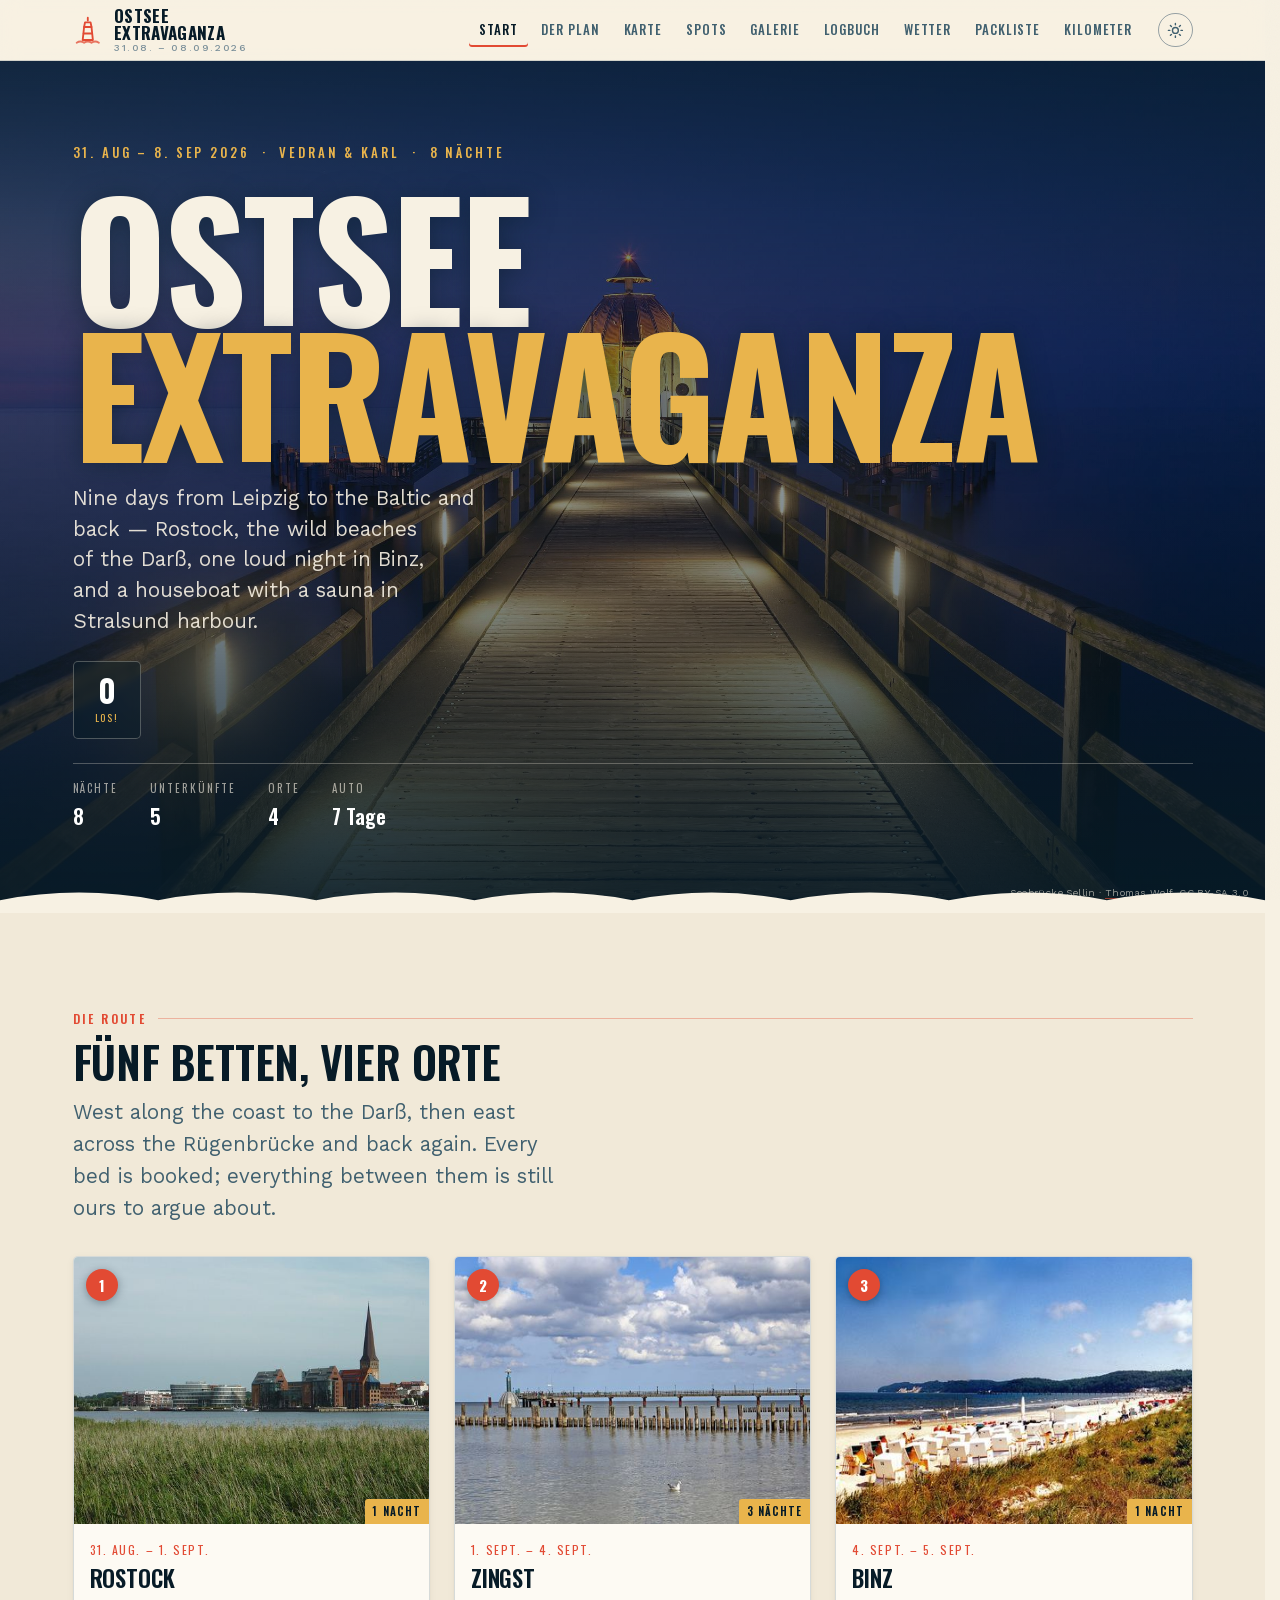
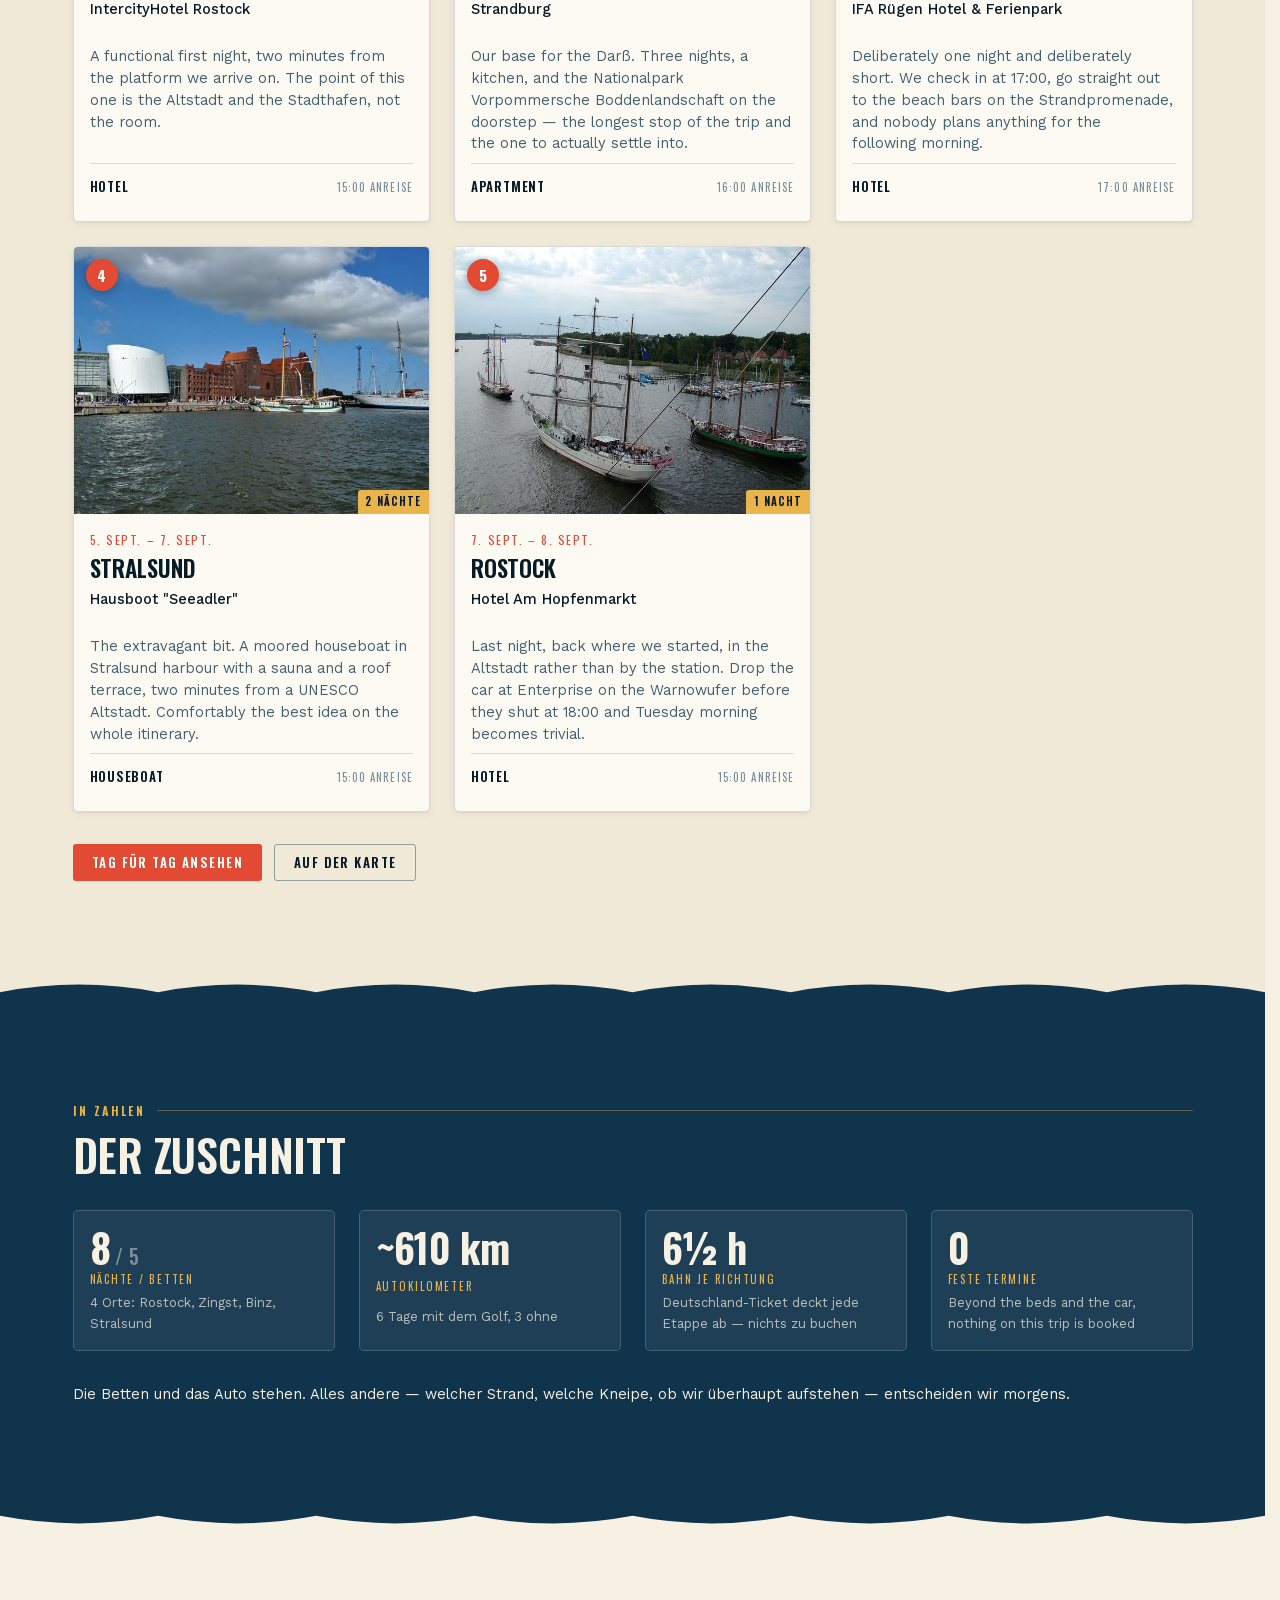
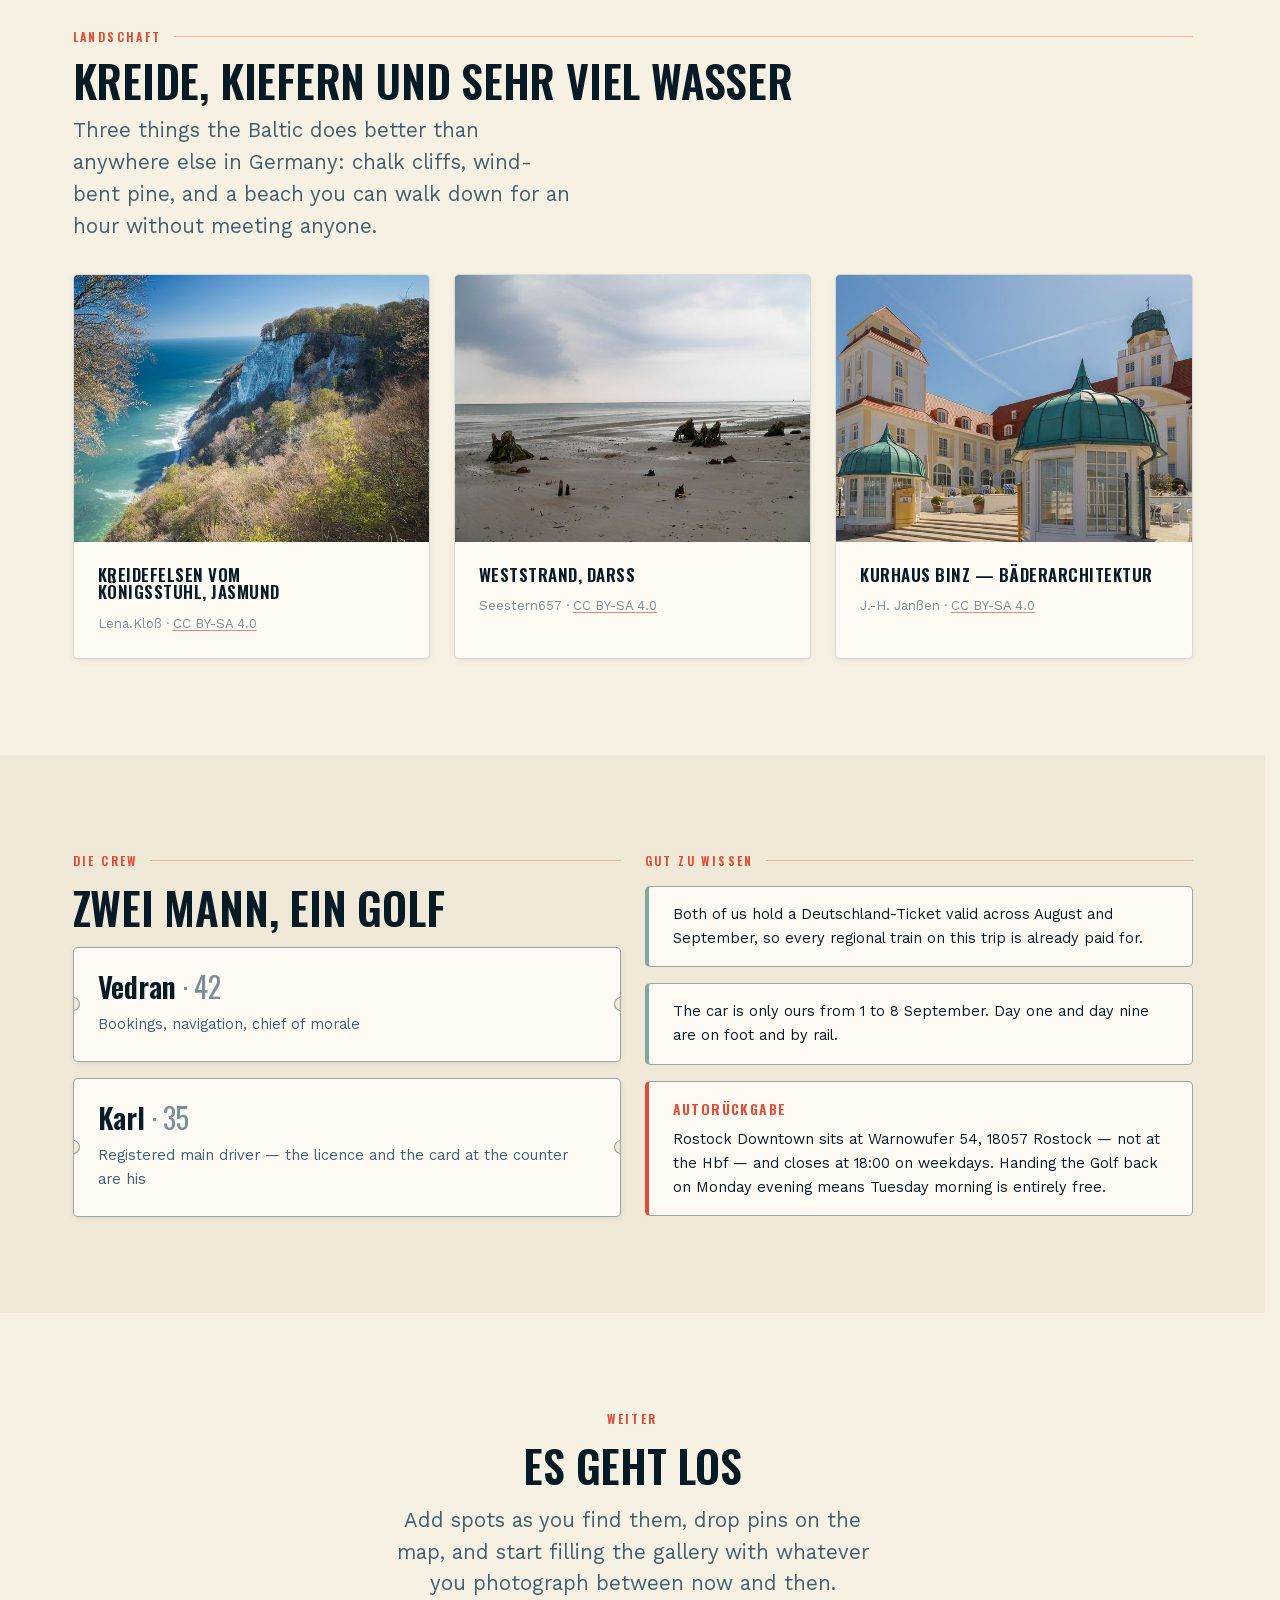
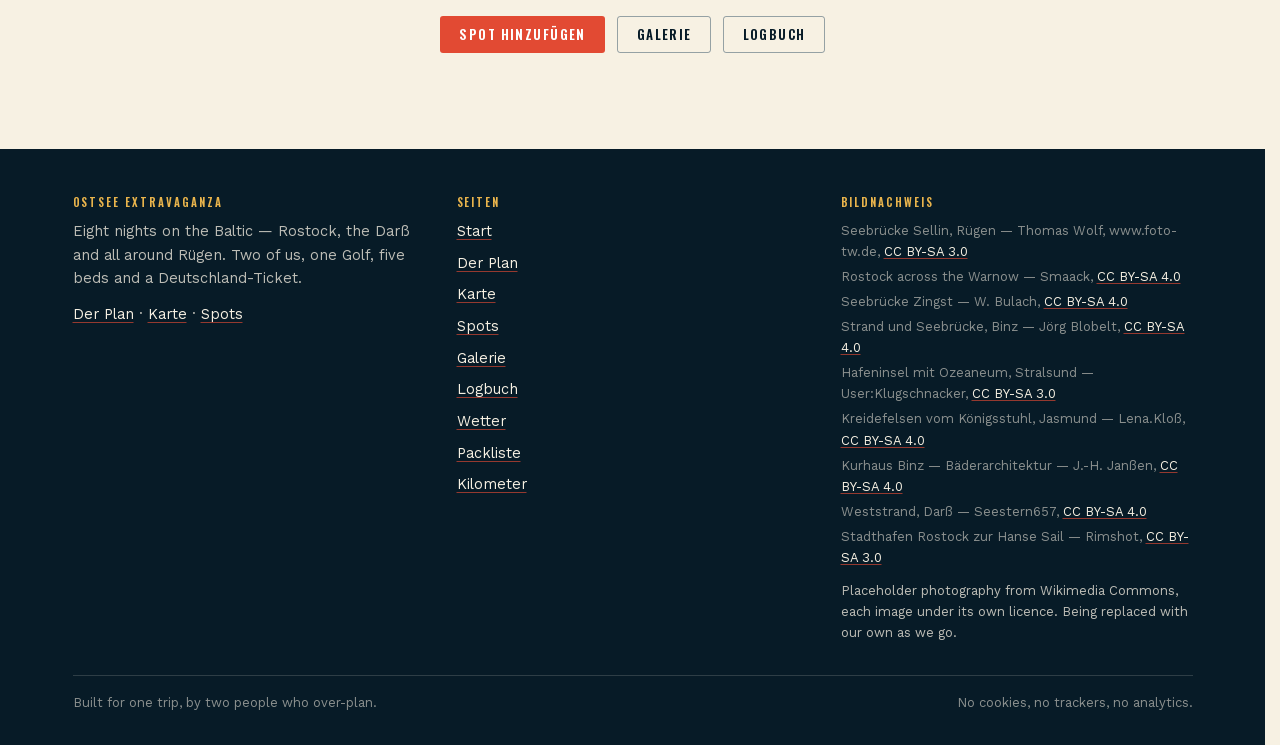
==== index.html @ 1d4a8ff0 "Ostsee Extravaganza — trip site for 31 Aug – 8 Sep 2026 Static site for one trip: Leipzig to the Bal" ====
<!DOCTYPE html>
<html lang="de">
<head>
<meta charset="utf-8">
<meta name="viewport" content="width=device-width, initial-scale=1">
<title>Ostsee Extravaganza — 31.08. – 08.09.2026</title>
<meta name="description" content="Eight nights on the Baltic: Rostock, Zingst and the Darß, Binz, Stralsund. Itinerary, costs, map and logbook for Vedran and Karl's September 2026 road trip.">
<meta name="theme-color" content="#10344c">
<meta name="color-scheme" content="light dark">
<link rel="icon" href="assets/img/motifs/favicon.svg" type="image/svg+xml">
<link rel="preload" href="assets/fonts/oswald-latin.woff2" as="font" type="font/woff2" crossorigin>
<link rel="preload" href="assets/fonts/worksans-latin.woff2" as="font" type="font/woff2" crossorigin>
<link rel="stylesheet" href="assets/css/site.css">
<meta property="og:title" content="Ostsee Extravaganza">
<meta property="og:description" content="Eight nights on the Baltic — Rostock, the Darß and all around Rügen.">
<meta property="og:type" content="website">
<meta property="og:image" content="assets/img/places/hero-sellin-sm.jpg">
</head>
<body>

<main id="main">

  <!-- ===================== HERO ===================== -->
  <section class="hero">
    <div class="hero__media">
      <img src="assets/img/places/hero-sellin.jpg"
           srcset="assets/img/places/hero-sellin-sm.jpg 1200w, assets/img/places/hero-sellin.jpg 2400w"
           sizes="100vw" alt="Seebrücke Sellin on Rügen at blue hour, the lit boardwalk leading out to the illuminated diving gondola." fetchpriority="high" width="2400" height="1574">
    </div>
    <div class="hero__scrim"></div>

    <div class="wrap hero__inner">
      <p class="hero__kicker">
        <span>31. Aug – 8. Sep 2026</span>
        <span aria-hidden="true">·</span>
        <span>Vedran &amp; Karl</span>
        <span aria-hidden="true">·</span>
        <span>8 Nächte</span>
      </p>

      <h1 class="poster-title hero__title">
        <span class="line-1">Ostsee</span>
        <span class="line-2">Extravaganza</span>
      </h1>

      <p class="hero__lede">
        Nine days from Leipzig to the Baltic and back — Rostock, the wild beaches of the
        Darß, one loud night in Binz, and a houseboat with a sauna in Stralsund harbour.
      </p>

      <div class="countdown" id="countdown" aria-label="Countdown bis zur Abfahrt"></div>

      <dl class="hero__meta" id="hero-meta"></dl>
    </div>

    <p class="hero__credit">
      Seebrücke Sellin ·
      <a href="https://commons.wikimedia.org/wiki/File:Seebr%C3%BCcke_Sellin_nord%C3%B6stlicher_Teil.jpg" rel="noopener">Thomas Wolf, CC BY-SA 3.0</a>
    </p>
  </section>

  <div class="wave-band wave-band--from-hero"></div>

  <noscript>
    <div class="wrap section section--tight">
      <div class="notice notice--warn">
        <div class="notice__title">JavaScript aus</div>
        <p>This site builds its pages from JSON files in the repo, so it needs JavaScript.
           The raw data is readable at <code>data/</code> if you would rather just look at that.</p>
      </div>
    </div>
  </noscript>


  <!-- ===================== ROUTE ===================== -->
  <section class="section section--alt" id="route">
    <div class="wrap">
      <div class="section-head">
        <p class="eyebrow">Die Route</p>
        <h2>Fünf Betten, vier Orte</h2>
        <p class="lede">West along the coast to the Darß, then east across the Rügenbrücke and
          back again. Every bed is booked; everything between them is still ours to argue about.</p>
      </div>

      <div class="grid grid--places" id="places"></div>

      <div class="cluster mt-6">
        <a class="btn" href="plan.html">Tag für Tag ansehen</a>
        <a class="btn btn--ghost" href="karte.html">Auf der Karte</a>
      </div>
    </div>
  </section>

  <div class="wave-band wave-band--to-navy"></div>

  <!-- ===================== NUMBERS ===================== -->
  <section class="section section--navy" id="zahlen">
    <div class="wrap">
      <div class="section-head">
        <p class="eyebrow">In Zahlen</p>
        <h2>Der Zuschnitt</h2>
      </div>
      <div class="grid grid--4" id="stats"></div>
      <p class="small mt-6" id="stats-note"></p>
    </div>
  </section>

  <div class="wave-band wave-band--from-navy"></div>

  <!-- ===================== LANDSCAPE ===================== -->
  <section class="section" id="landschaft">
    <div class="wrap">
      <div class="section-head">
        <p class="eyebrow">Landschaft</p>
        <h2>Kreide, Kiefern und sehr viel Wasser</h2>
        <p class="lede">Three things the Baltic does better than anywhere else in Germany:
          chalk cliffs, wind-bent pine, and a beach you can walk down for an hour without
          meeting anyone.</p>
      </div>
      <div class="grid grid--3" id="landscape"></div>
    </div>
  </section>

  <!-- ===================== CREW ===================== -->
  <section class="section section--alt" id="crew">
    <div class="wrap">
      <div class="grid grid--2" style="align-items:start">
        <div class="stack">
          <p class="eyebrow">Die Crew</p>
          <h2>Zwei Mann, ein Golf</h2>
          <div id="crew-list" class="stack mt-4"></div>
        </div>
        <div class="stack">
          <p class="eyebrow">Gut zu wissen</p>
          <div id="trip-notes" class="stack"></div>
        </div>
      </div>
    </div>
  </section>

  <!-- ===================== NEXT ===================== -->
  <section class="section">
    <div class="wrap wrap--narrow center stack">
      <p class="eyebrow eyebrow--plain" style="justify-content:center">Weiter</p>
      <h2 id="vorfreude-h">Vorfreude</h2>
      <p class="lede" style="margin-inline:auto">Add spots as you find them, drop pins on the map,
        and start filling the gallery with whatever you photograph between now and then.</p>
      <div class="cluster mt-4" style="justify-content:center">
        <a class="btn" href="spots.html">Spot hinzufügen</a>
        <a class="btn btn--ghost" href="galerie.html">Galerie</a>
        <a class="btn btn--ghost" href="logbuch.html">Logbuch</a>
      </div>
    </div>
  </section>

</main>

<script type="module" src="assets/js/home.js"></script>
</body>
</html>
---- assets/css/site.css ----
/* ============================================================================
   OSTSEE EXTRAVAGANZA — design system
   Maritime Retro: 1930s Ostseebad travel-poster identity, editorial interiors.
   No external requests. Light + dark. Mobile first.
   ========================================================================= */

/* --- 1. Fonts ------------------------------------------------------------ */

@font-face {
  font-family: 'Oswald';
  font-style: normal;
  font-weight: 400 700;
  font-display: swap;
  src: url('../fonts/oswald-latin.woff2') format('woff2');
  unicode-range: U+0000-00FF, U+0131, U+0152-0153, U+02BB-02BC, U+02C6, U+02DA,
    U+02DC, U+0304, U+0308, U+0329, U+2000-206F, U+20AC, U+2122, U+2191, U+2193,
    U+2212, U+2215, U+FEFF, U+FFFD;
}
@font-face {
  font-family: 'Oswald';
  font-style: normal;
  font-weight: 400 700;
  font-display: swap;
  src: url('../fonts/oswald-latin-ext.woff2') format('woff2');
  unicode-range: U+0100-02BA, U+02BD-02C5, U+02C7-02CC, U+02CE-02D7, U+02DD-02FF,
    U+1E00-1E9F, U+1EF2-1EFF, U+2020, U+20A0-20AB, U+2C60-2C7F, U+A720-A7FF;
}
@font-face {
  font-family: 'Work Sans';
  font-style: normal;
  font-weight: 400 600;
  font-display: swap;
  src: url('../fonts/worksans-latin.woff2') format('woff2');
  unicode-range: U+0000-00FF, U+0131, U+0152-0153, U+02BB-02BC, U+02C6, U+02DA,
    U+02DC, U+0304, U+0308, U+0329, U+2000-206F, U+20AC, U+2122, U+2191, U+2193,
    U+2212, U+2215, U+FEFF, U+FFFD;
}
@font-face {
  font-family: 'Work Sans';
  font-style: normal;
  font-weight: 400 600;
  font-display: swap;
  src: url('../fonts/worksans-latin-ext.woff2') format('woff2');
  unicode-range: U+0100-02BA, U+02BD-02C5, U+02C7-02CC, U+02CE-02D7, U+02DD-02FF,
    U+1E00-1E9F, U+1EF2-1EFF, U+2020, U+20A0-20AB, U+2C60-2C7F, U+A720-A7FF;
}
@font-face {
  font-family: 'Work Sans';
  font-style: italic;
  font-weight: 400 600;
  font-display: swap;
  src: url('../fonts/worksans-italic-latin.woff2') format('woff2');
  unicode-range: U+0000-00FF, U+2000-206F, U+20AC;
}

/* --- 2. Tokens ---------------------------------------------------------- */

:root {
  /* palette */
  --c-cream: #f7f1e3;
  --c-cream-hi: #fdfaf3;
  --c-sand: #e3d5b7;
  --c-sand-dp: #cdb994;
  --c-navy: #10344c;
  --c-navy-hi: #1a4a68;
  --c-ink: #071b27;
  --c-tomato: #e24a33;
  --c-tomato-dp: #bf3a26;
  --c-mustard: #e9b44c;
  --c-foam: #7fa99b;
  --c-foam-dp: #5b8577;

  /* semantic — light */
  --bg: var(--c-cream);
  --bg-alt: #f1e9d8;
  --surface: var(--c-cream-hi);
  --surface-2: #fffdf8;
  --on-dark: var(--c-cream);
  --text: var(--c-ink);
  --text-dim: #40606f;
  --text-faint: #7a8f99;
  --line: rgba(16, 52, 76, 0.16);
  --line-strong: rgba(16, 52, 76, 0.42);
  --accent: var(--c-tomato);
  --accent-ink: #fff;
  --shadow-sm: 0 1px 2px rgba(7, 27, 39, 0.06), 0 2px 8px rgba(7, 27, 39, 0.05);
  --shadow-md: 0 2px 4px rgba(7, 27, 39, 0.07), 0 12px 32px rgba(7, 27, 39, 0.1);
  --shadow-lg: 0 4px 8px rgba(7, 27, 39, 0.08), 0 24px 56px rgba(7, 27, 39, 0.16);

  /* type */
  --ff-display: 'Oswald', 'Arial Narrow', 'Helvetica Neue Condensed', Impact,
    system-ui, sans-serif;
  --ff-text: 'Work Sans', ui-sans-serif, system-ui, -apple-system, 'Segoe UI',
    Roboto, sans-serif;
  --ff-mono: ui-monospace, 'SF Mono', SFMono-Regular, Menlo, monospace;

  /* fluid scale */
  --fs-poster: clamp(3.2rem, 13vw, 10rem);
  --fs-d1: clamp(2.25rem, 6.2vw, 4.25rem);
  --fs-d2: clamp(1.75rem, 4.2vw, 2.75rem);
  --fs-d3: clamp(1.35rem, 2.6vw, 1.8rem);
  --fs-lede: clamp(1.06rem, 1.6vw, 1.28rem);
  --fs-body: 1rem;
  --fs-sm: 0.9125rem;
  --fs-xs: 0.8125rem;
  --fs-eyebrow: 0.75rem;

  /* space */
  --sp-1: 0.25rem;
  --sp-2: 0.5rem;
  --sp-3: 0.75rem;
  --sp-4: 1rem;
  --sp-5: 1.5rem;
  --sp-6: 2rem;
  --sp-7: 3rem;
  --sp-8: 4rem;
  --sp-9: 6rem;

  /* geometry */
  --r-sm: 3px;
  --r-md: 5px;
  --r-lg: 8px;
  --wrap: 74rem;
  --wrap-narrow: 46rem;
  --nav-h: 3.75rem;

  --ease: cubic-bezier(0.2, 0.7, 0.25, 1);
}

@media (prefers-color-scheme: dark) {
  :root {
    --bg: var(--c-ink);
    --bg-alt: #04121b;
    --surface: #0e2a3a;
    --surface-2: #133346;
    --text: #f2ead9;
    --text-dim: #a8bfc9;
    --text-faint: #6f8b98;
    --line: rgba(227, 213, 183, 0.16);
    --line-strong: rgba(227, 213, 183, 0.36);
    --accent: #f2603f;
    --shadow-sm: 0 1px 2px rgba(0, 0, 0, 0.4), 0 2px 8px rgba(0, 0, 0, 0.3);
    --shadow-md: 0 2px 4px rgba(0, 0, 0, 0.4), 0 12px 32px rgba(0, 0, 0, 0.45);
    --shadow-lg: 0 4px 8px rgba(0, 0, 0, 0.4), 0 24px 56px rgba(0, 0, 0, 0.55);
  }
}

/* the theme toggle stamps data-theme on <html> and must win both ways */
:root[data-theme='light'] {
  --bg: #f7f1e3;
  --bg-alt: #f1e9d8;
  --surface: #fdfaf3;
  --surface-2: #fffdf8;
  --text: #071b27;
  --text-dim: #40606f;
  --text-faint: #7a8f99;
  --line: rgba(16, 52, 76, 0.16);
  --line-strong: rgba(16, 52, 76, 0.42);
  --accent: #e24a33;
  --shadow-sm: 0 1px 2px rgba(7, 27, 39, 0.06), 0 2px 8px rgba(7, 27, 39, 0.05);
  --shadow-md: 0 2px 4px rgba(7, 27, 39, 0.07), 0 12px 32px rgba(7, 27, 39, 0.1);
  --shadow-lg: 0 4px 8px rgba(7, 27, 39, 0.08), 0 24px 56px rgba(7, 27, 39, 0.16);
}
:root[data-theme='dark'] {
  --bg: #071b27;
  --bg-alt: #04121b;
  --surface: #0e2a3a;
  --surface-2: #133346;
  --text: #f2ead9;
  --text-dim: #a8bfc9;
  --text-faint: #6f8b98;
  --line: rgba(227, 213, 183, 0.16);
  --line-strong: rgba(227, 213, 183, 0.36);
  --accent: #f2603f;
  --shadow-sm: 0 1px 2px rgba(0, 0, 0, 0.4), 0 2px 8px rgba(0, 0, 0, 0.3);
  --shadow-md: 0 2px 4px rgba(0, 0, 0, 0.4), 0 12px 32px rgba(0, 0, 0, 0.45);
  --shadow-lg: 0 4px 8px rgba(0, 0, 0, 0.4), 0 24px 56px rgba(0, 0, 0, 0.55);
}

/* --- 3. Base ------------------------------------------------------------ */

*,
*::before,
*::after {
  box-sizing: border-box;
}
* {
  margin: 0;
}

html {
  -webkit-text-size-adjust: 100%;
  scroll-behavior: smooth;
  scrollbar-gutter: stable;
}
@media (prefers-reduced-motion: reduce) {
  html {
    scroll-behavior: auto;
  }
  *,
  *::before,
  *::after {
    animation-duration: 0.001ms !important;
    animation-iteration-count: 1 !important;
    transition-duration: 0.001ms !important;
  }
}

body {
  background: var(--bg);
  color: var(--text);
  font-family: var(--ff-text);
  font-size: var(--fs-body);
  line-height: 1.62;
  font-synthesis-weight: none;
  -webkit-font-smoothing: antialiased;
  text-rendering: optimizeLegibility;
  overflow-x: hidden;
}

/* subtle paper grain, sits under everything */
body::before {
  content: '';
  position: fixed;
  inset: 0;
  z-index: 0;
  pointer-events: none;
  opacity: 0.032;
  mix-blend-mode: multiply;
  background-image: url("data:image/svg+xml,%3Csvg xmlns='http://www.w3.org/2000/svg' width='180' height='180'%3E%3Cfilter id='n'%3E%3CfeTurbulence type='fractalNoise' baseFrequency='0.85' numOctaves='3'/%3E%3C/filter%3E%3Crect width='180' height='180' filter='url(%23n)'/%3E%3C/svg%3E");
}
@media (prefers-color-scheme: dark) {
  body::before {
    mix-blend-mode: screen;
    opacity: 0.05;
  }
}
:root[data-theme='dark'] body::before {
  mix-blend-mode: screen;
  opacity: 0.05;
}
:root[data-theme='light'] body::before {
  mix-blend-mode: multiply;
  opacity: 0.032;
}

img,
picture,
svg,
video {
  display: block;
  max-width: 100%;
}
img,
video {
  height: auto;
}

a {
  color: inherit;
  text-decoration-color: color-mix(in srgb, var(--accent) 65%, transparent);
  text-decoration-thickness: 0.08em;
  text-underline-offset: 0.18em;
  transition: color 0.16s var(--ease);
}
a:hover {
  color: var(--accent);
}

:where(a, button, input, select, textarea, summary, [tabindex]):focus-visible {
  outline: 2.5px solid var(--accent);
  outline-offset: 2px;
  border-radius: 2px;
}

button,
input,
select,
textarea {
  font: inherit;
  color: inherit;
}

::selection {
  background: var(--c-mustard);
  color: var(--c-ink);
}

.visually-hidden {
  position: absolute !important;
  width: 1px;
  height: 1px;
  padding: 0;
  overflow: hidden;
  clip: rect(0 0 0 0);
  white-space: nowrap;
  border: 0;
}

.skip-link {
  position: absolute;
  left: -9999px;
  top: 0;
  z-index: 100;
  background: var(--c-tomato);
  color: #fff;
  padding: var(--sp-3) var(--sp-5);
  font-family: var(--ff-display);
  text-transform: uppercase;
  letter-spacing: 0.06em;
}
.skip-link:focus {
  left: var(--sp-4);
  top: var(--sp-4);
  color: #fff;
}

/* --- 4. Typography ------------------------------------------------------ */

.display,
h1,
h2,
h3,
h4 {
  font-family: var(--ff-display);
  font-weight: 600;
  line-height: 1.02;
  letter-spacing: -0.005em;
  text-wrap: balance;
}

.poster-title {
  font-family: var(--ff-display);
  font-weight: 700;
  font-size: var(--fs-poster);
  line-height: 0.85;
  letter-spacing: -0.018em;
  text-transform: uppercase;
}
.poster-title > span {
  display: block;
}

h1,
.h1 {
  font-size: var(--fs-d1);
  text-transform: uppercase;
  letter-spacing: -0.01em;
}
h2,
.h2 {
  font-size: var(--fs-d2);
  text-transform: uppercase;
}
h3,
.h3 {
  font-size: var(--fs-d3);
}
h4,
.h4 {
  font-size: 1.0625rem;
  text-transform: uppercase;
  letter-spacing: 0.03em;
}

.eyebrow {
  display: flex;
  align-items: center;
  gap: var(--sp-3);
  font-family: var(--ff-display);
  font-size: var(--fs-eyebrow);
  font-weight: 600;
  text-transform: uppercase;
  letter-spacing: 0.2em;
  color: var(--accent);
}
.eyebrow::after {
  content: '';
  flex: 1;
  height: 1px;
  background: currentColor;
  opacity: 0.35;
}
.eyebrow--plain::after {
  display: none;
}

.lede {
  font-size: var(--fs-lede);
  line-height: 1.55;
  color: var(--text-dim);
  max-width: 42ch;
  text-wrap: pretty;
}

p {
  text-wrap: pretty;
}
p + p {
  margin-top: var(--sp-4);
}

.prose {
  max-width: 62ch;
}
.prose > * + * {
  margin-top: var(--sp-4);
}

.num {
  font-variant-numeric: tabular-nums;
  font-feature-settings: 'tnum' 1;
}

.tag {
  display: inline-block;
  font-family: var(--ff-display);
  font-size: 0.6875rem;
  font-weight: 600;
  text-transform: uppercase;
  letter-spacing: 0.13em;
  padding: 0.25em 0.6em 0.2em;
  border: 1px solid var(--line-strong);
  border-radius: 999px;
  color: var(--text-dim);
  white-space: nowrap;
}
.tag--accent {
  background: var(--c-tomato);
  border-color: var(--c-tomato);
  color: #fff;
}
.tag--mustard {
  background: var(--c-mustard);
  border-color: var(--c-mustard);
  color: var(--c-ink);
}
.tag--foam {
  background: var(--c-foam);
  border-color: var(--c-foam);
  color: var(--c-ink);
}
.tag--ghost {
  border-style: dashed;
}

/* --- 5. Layout --------------------------------------------------------- */

.wrap {
  width: 100%;
  max-width: var(--wrap);
  margin-inline: auto;
  padding-inline: var(--sp-5);
}
@media (min-width: 40em) {
  .wrap {
    padding-inline: var(--sp-6);
  }
}
.wrap--narrow {
  max-width: var(--wrap-narrow);
}

.section {
  position: relative;
  z-index: 1;
  padding-block: var(--sp-8);
}
@media (min-width: 48em) {
  .section {
    padding-block: var(--sp-9);
  }
}
.section--tight {
  padding-block: var(--sp-7);
}
.section--alt {
  background: var(--bg-alt);
}
.section--navy {
  background: var(--c-navy);
  color: var(--on-dark);
}
.section--navy .lede,
.section--navy .tag {
  color: color-mix(in srgb, var(--c-cream) 78%, transparent);
}
.section--navy .tag {
  border-color: rgba(247, 241, 227, 0.35);
}
.section--navy .eyebrow {
  color: var(--c-mustard);
}

.section-head {
  margin-bottom: var(--sp-6);
}
.section-head > * + * {
  margin-top: var(--sp-3);
}

.stack > * + * {
  margin-top: var(--sp-4);
}
.stack-lg > * + * {
  margin-top: var(--sp-6);
}

.grid {
  display: grid;
  gap: var(--sp-5);
}
.grid--2 {
  grid-template-columns: repeat(auto-fit, minmax(min(100%, 20rem), 1fr));
}
.grid--3 {
  grid-template-columns: repeat(auto-fit, minmax(min(100%, 15rem), 1fr));
}
.grid--4 {
  grid-template-columns: repeat(auto-fit, minmax(min(100%, 11rem), 1fr));
}
/* the five stays: explicit columns so the set lands 3 + 2 rather than 4 + 1 */
.grid--places {
  grid-template-columns: 1fr;
}
@media (min-width: 40em) {
  .grid--places {
    grid-template-columns: repeat(2, 1fr);
  }
}
@media (min-width: 64em) {
  .grid--places {
    grid-template-columns: repeat(3, 1fr);
  }
}

.cluster {
  display: flex;
  flex-wrap: wrap;
  gap: var(--sp-3);
  align-items: center;
}

/* --- 6. Motifs --------------------------------------------------------- */

/* Scalloped wave divider.
   Convention: a band is filled with the colour of the section it BELONGS to, and
   sits on the colour of the section it points into.
     --to-*    scallops point UP, band belongs to the section below
     --from-*  scallops point DOWN, band belongs to the section above          */
:root {
  --wave-h: clamp(14px, 2.4vw, 28px);
}

.wave {
  display: block;
  width: 100%;
  height: var(--wave-h);
  fill: currentColor;
}

.wave-band {
  position: relative;
  z-index: 2;
  line-height: 0;
  color: var(--c-navy);
  background: var(--bg);
}

/* entering a navy section from a lighter one: navy bulges upward */
.wave-band--to-navy {
  color: var(--c-navy);
  background: var(--bg-alt);
}
.wave-band--to-navy .wave {
  transform: scaleY(-1);
}

/* leaving a navy section: navy scallops hang down into the page */
.wave-band--from-navy {
  color: var(--c-navy);
  background: var(--bg);
}

/* leaving the photographic hero: the page colour bites up into the image */
.wave-band--from-hero {
  color: var(--bg);
  background: transparent;
  margin-top: calc(-1 * var(--wave-h));
}
.wave-band--from-hero .wave {
  transform: scaleY(-1);
}

/* leaving a tinted (--alt) section into the plain page background */
.wave-band--from-alt {
  color: var(--bg-alt);
  background: var(--bg);
}

/* thin double rule, poster style */
.rule {
  border: 0;
  height: 4px;
  border-top: 1px solid var(--line-strong);
  border-bottom: 1px solid var(--line-strong);
  background: transparent;
}

/* dashed route line with a bead at each end */
.routeline {
  display: flex;
  align-items: center;
  gap: var(--sp-2);
  color: var(--accent);
}
.routeline::before,
.routeline::after {
  content: '';
  width: 7px;
  height: 7px;
  border: 2px solid currentColor;
  border-radius: 50%;
  flex: none;
}
.routeline > span {
  flex: 1;
  height: 0;
  border-top: 2px dashed currentColor;
  opacity: 0.7;
}

/* --- 7. Header / nav --------------------------------------------------- */

.site-header {
  position: sticky;
  top: 0;
  z-index: 40;
  background: color-mix(in srgb, var(--bg) 88%, transparent);
  backdrop-filter: saturate(140%) blur(10px);
  border-bottom: 1px solid var(--line);
}
.site-header__bar {
  display: flex;
  align-items: center;
  gap: var(--sp-4);
  min-height: var(--nav-h);
}

.brand {
  display: inline-flex;
  align-items: center;
  gap: var(--sp-3);
  font-family: var(--ff-display);
  font-weight: 700;
  font-size: 1.0625rem;
  text-transform: uppercase;
  letter-spacing: 0.02em;
  text-decoration: none;
  line-height: 1;
  flex: none;
}
.brand:hover {
  color: inherit;
}
.brand__mark {
  width: 1.85rem;
  height: 1.85rem;
  flex: none;
  color: var(--c-tomato);
}
.brand__text small {
  display: block;
  font-family: var(--ff-text);
  font-size: 0.625rem;
  font-weight: 500;
  letter-spacing: 0.16em;
  color: var(--text-faint);
  text-transform: uppercase;
  margin-top: 2px;
}

.nav-toggle {
  margin-left: auto;
  display: inline-flex;
  align-items: center;
  gap: var(--sp-2);
  background: none;
  border: 1px solid var(--line-strong);
  border-radius: var(--r-sm);
  padding: 0.45rem 0.7rem;
  font-family: var(--ff-display);
  font-size: 0.75rem;
  text-transform: uppercase;
  letter-spacing: 0.12em;
  cursor: pointer;
}
@media (min-width: 62em) {
  .nav-toggle {
    display: none;
  }
}

.nav {
  margin-left: auto;
}
.nav__list {
  list-style: none;
  padding: 0;
  margin: 0;
  display: flex;
  gap: var(--sp-1);
}
.nav__link {
  display: block;
  padding: 0.4rem 0.62rem;
  font-family: var(--ff-display);
  font-size: 0.8125rem;
  font-weight: 500;
  text-transform: uppercase;
  letter-spacing: 0.07em;
  text-decoration: none;
  border-radius: var(--r-sm);
  color: var(--text-dim);
  white-space: nowrap;
}
.nav__link:hover {
  color: var(--text);
  background: color-mix(in srgb, var(--c-sand) 40%, transparent);
}
.nav__link[aria-current='page'] {
  color: var(--text);
  box-shadow: inset 0 -2px 0 var(--c-tomato);
}

@media (max-width: 61.99em) {
  .nav {
    position: absolute;
    left: 0;
    right: 0;
    top: 100%;
    background: var(--surface);
    border-bottom: 1px solid var(--line);
    box-shadow: var(--shadow-md);
    display: none;
    padding: var(--sp-3) var(--sp-5) var(--sp-5);
  }
  .nav[data-open='true'] {
    display: block;
  }
  .nav__list {
    flex-direction: column;
    gap: 0;
  }
  .nav__link {
    padding: 0.7rem 0.5rem;
    font-size: 1rem;
    border-bottom: 1px solid var(--line);
    border-radius: 0;
  }
  .nav__link[aria-current='page'] {
    box-shadow: inset 3px 0 0 var(--c-tomato);
  }
}

.theme-toggle {
  flex: none;
  width: 2.15rem;
  height: 2.15rem;
  display: grid;
  place-items: center;
  background: none;
  border: 1px solid var(--line-strong);
  border-radius: 50%;
  cursor: pointer;
  color: var(--text-dim);
}
.theme-toggle:hover {
  color: var(--text);
  border-color: var(--line-strong);
}
.theme-toggle svg {
  width: 1.05rem;
  height: 1.05rem;
}
.theme-toggle .icon-moon {
  display: none;
}
@media (prefers-color-scheme: dark) {
  .theme-toggle .icon-sun {
    display: none;
  }
  .theme-toggle .icon-moon {
    display: block;
  }
}
:root[data-theme='dark'] .theme-toggle .icon-sun {
  display: none;
}
:root[data-theme='dark'] .theme-toggle .icon-moon {
  display: block;
}
:root[data-theme='light'] .theme-toggle .icon-sun {
  display: block;
}
:root[data-theme='light'] .theme-toggle .icon-moon {
  display: none;
}

/* --- 8. Hero ----------------------------------------------------------- */

.hero {
  position: relative;
  z-index: 1;
  isolation: isolate;
  background: var(--c-navy);
  color: var(--c-cream);
  overflow: hidden;
}
.hero__media {
  position: absolute;
  inset: 0;
  z-index: -2;
}
.hero__media img {
  width: 100%;
  height: 100%;
  object-fit: cover;
  object-position: center 58%;
}
.hero__scrim {
  position: absolute;
  inset: 0;
  z-index: -1;
  background: linear-gradient(
      180deg,
      rgba(7, 27, 39, 0.78) 0%,
      rgba(7, 27, 39, 0.42) 34%,
      rgba(7, 27, 39, 0.55) 68%,
      rgba(7, 27, 39, 0.9) 100%
    ),
    radial-gradient(120% 80% at 50% 40%, transparent 30%, rgba(7, 27, 39, 0.5) 100%);
}
.hero__inner {
  position: relative;
  padding-block: clamp(var(--sp-7), 9vh, 6.5rem);
  display: grid;
  gap: var(--sp-5);
}
.hero__kicker {
  display: flex;
  flex-wrap: wrap;
  align-items: center;
  gap: var(--sp-3);
  font-family: var(--ff-display);
  font-size: 0.8125rem;
  font-weight: 500;
  text-transform: uppercase;
  letter-spacing: 0.22em;
  color: var(--c-mustard);
}
.hero__title {
  color: #fff;
  text-shadow: 0 2px 24px rgba(7, 27, 39, 0.5);
}
.hero__title .line-1 {
  color: var(--c-cream);
}
.hero__title .line-2 {
  color: var(--c-mustard);
  -webkit-text-stroke: 0;
}
.hero__lede {
  max-width: 34ch;
  color: color-mix(in srgb, var(--c-cream) 90%, transparent);
  font-size: var(--fs-lede);
  line-height: 1.5;
}
.hero__meta {
  display: flex;
  flex-wrap: wrap;
  gap: var(--sp-3) var(--sp-6);
  padding-top: var(--sp-4);
  border-top: 1px solid rgba(247, 241, 227, 0.28);
}
.hero__metaitem {
  display: grid;
  gap: 2px;
}
.hero__metaitem dt {
  font-family: var(--ff-display);
  font-size: 0.6875rem;
  text-transform: uppercase;
  letter-spacing: 0.18em;
  color: color-mix(in srgb, var(--c-cream) 62%, transparent);
}
.hero__metaitem dd {
  font-family: var(--ff-display);
  font-size: 1.25rem;
  font-weight: 600;
  color: #fff;
  font-variant-numeric: tabular-nums;
}
.hero__credit {
  position: absolute;
  right: var(--sp-4);
  bottom: var(--sp-3);
  z-index: 2;
  font-size: 0.625rem;
  letter-spacing: 0.04em;
  color: rgba(247, 241, 227, 0.6);
  text-align: right;
  max-width: 60vw;
}
.hero__credit a {
  color: inherit;
}

/* countdown */
.countdown {
  display: flex;
  gap: var(--sp-3);
  flex-wrap: wrap;
}
.countdown__cell {
  min-width: 4.25rem;
  padding: var(--sp-3) var(--sp-4);
  background: rgba(7, 27, 39, 0.45);
  border: 1px solid rgba(247, 241, 227, 0.28);
  border-radius: var(--r-md);
  text-align: center;
  backdrop-filter: blur(4px);
}
.countdown__num {
  display: block;
  font-family: var(--ff-display);
  font-weight: 700;
  font-size: 2rem;
  line-height: 1;
  color: #fff;
  font-variant-numeric: tabular-nums;
}
.countdown__lab {
  display: block;
  font-family: var(--ff-display);
  font-size: 0.625rem;
  text-transform: uppercase;
  letter-spacing: 0.16em;
  color: var(--c-mustard);
  margin-top: 4px;
}

/* --- 9. Cards ---------------------------------------------------------- */

.card {
  position: relative;
  background: var(--surface);
  border: 1px solid var(--line);
  border-radius: var(--r-md);
  box-shadow: var(--shadow-sm);
}
.card__body {
  padding: var(--sp-5);
}
.card--flush .card__body {
  padding: var(--sp-4);
}

/* place card — poster panel with photo */
.place {
  display: flex;
  flex-direction: column;
  overflow: hidden;
  background: var(--surface);
  border: 1px solid var(--line);
  border-radius: var(--r-md);
  box-shadow: var(--shadow-sm);
  text-decoration: none;
  color: inherit;
  transition: transform 0.28s var(--ease), box-shadow 0.28s var(--ease);
}
.place:hover,
.place:focus-visible {
  color: inherit;
  transform: translateY(-3px);
  box-shadow: var(--shadow-md);
}
.place__media {
  position: relative;
  aspect-ratio: 4 / 3;
  overflow: hidden;
  background: var(--c-navy);
}
.place__media img {
  width: 100%;
  height: 100%;
  object-fit: cover;
  transition: transform 0.5s var(--ease);
}
.place:hover .place__media img {
  transform: scale(1.04);
}
.place__seq {
  position: absolute;
  top: var(--sp-3);
  left: var(--sp-3);
  z-index: 2;
  width: 2rem;
  height: 2rem;
  display: grid;
  place-items: center;
  background: var(--c-tomato);
  color: #fff;
  border-radius: 50%;
  font-family: var(--ff-display);
  font-weight: 700;
  font-size: 0.9375rem;
  line-height: 1;
  box-shadow: 0 2px 8px rgba(7, 27, 39, 0.35);
}
.place__nights {
  position: absolute;
  bottom: 0;
  right: 0;
  z-index: 2;
  background: var(--c-mustard);
  color: var(--c-ink);
  font-family: var(--ff-display);
  font-size: 0.6875rem;
  font-weight: 600;
  text-transform: uppercase;
  letter-spacing: 0.1em;
  padding: 0.3em 0.7em;
  border-top-left-radius: var(--r-sm);
}
.place__body {
  padding: var(--sp-4) var(--sp-4) var(--sp-5);
  display: flex;
  flex-direction: column;
  gap: var(--sp-2);
  flex: 1;
}
.place__town {
  font-family: var(--ff-display);
  font-size: 1.4375rem;
  font-weight: 600;
  text-transform: uppercase;
  line-height: 1;
  letter-spacing: -0.005em;
}
.place__dates {
  font-family: var(--ff-display);
  font-size: 0.75rem;
  text-transform: uppercase;
  letter-spacing: 0.13em;
  color: var(--accent);
}
.place__name {
  font-size: var(--fs-sm);
  font-weight: 500;
}
.place__blurb {
  font-size: var(--fs-sm);
  color: var(--text-dim);
  line-height: 1.5;
}
.place__foot {
  margin-top: auto;
  padding-top: var(--sp-3);
  border-top: 1px solid var(--line);
  display: flex;
  justify-content: space-between;
  align-items: baseline;
  gap: var(--sp-3);
  font-family: var(--ff-display);
  font-size: 0.8125rem;
  text-transform: uppercase;
  letter-spacing: 0.06em;
}
.place__price {
  font-weight: 600;
  font-variant-numeric: tabular-nums;
}
.place__per {
  color: var(--text-faint);
  font-size: 0.6875rem;
  letter-spacing: 0.1em;
}

/* ticket-stub card, for bookings and transport */
.ticket {
  position: relative;
  background: var(--surface);
  border: 1px solid var(--line-strong);
  border-radius: var(--r-md);
  padding: var(--sp-5);
  box-shadow: var(--shadow-sm);
  overflow: hidden;
}
.ticket::before,
.ticket::after {
  content: '';
  position: absolute;
  width: 14px;
  height: 14px;
  background: var(--bg);
  border: 1px solid var(--line-strong);
  border-radius: 50%;
}
.ticket::before {
  left: -8px;
  top: 50%;
  transform: translateY(-50%);
}
.ticket::after {
  right: -8px;
  top: 50%;
  transform: translateY(-50%);
}
.ticket--alt::before,
.ticket--alt::after {
  background: var(--bg-alt);
}

/* stat tile */
.stat {
  padding: var(--sp-4);
  background: var(--surface);
  border: 1px solid var(--line);
  border-radius: var(--r-md);
  display: grid;
  gap: var(--sp-1);
}
.stat--bare {
  background: none;
  border: 0;
  padding: 0;
}
.stat__val {
  font-family: var(--ff-display);
  font-weight: 700;
  font-size: clamp(1.75rem, 4vw, 2.5rem);
  line-height: 1;
  font-variant-numeric: tabular-nums;
  letter-spacing: -0.015em;
}
.stat__val small {
  font-size: 0.5em;
  font-weight: 500;
  color: var(--text-faint);
  letter-spacing: 0.02em;
}
.stat__lab {
  font-family: var(--ff-display);
  font-size: 0.6875rem;
  text-transform: uppercase;
  letter-spacing: 0.16em;
  color: var(--text-faint);
}
.stat__note {
  font-size: var(--fs-xs);
  color: var(--text-dim);
}
.section--navy .stat {
  background: rgba(247, 241, 227, 0.06);
  border-color: rgba(247, 241, 227, 0.18);
}
.section--navy .stat__lab {
  color: var(--c-mustard);
}
.section--navy .stat__note {
  color: rgba(247, 241, 227, 0.72);
}

/* --- 10. Notices ------------------------------------------------------- */

.notice {
  display: grid;
  gap: var(--sp-2);
  padding: var(--sp-4) var(--sp-5);
  border-radius: var(--r-md);
  border: 1px solid var(--line-strong);
  border-left-width: 4px;
  background: var(--surface);
  font-size: var(--fs-sm);
}
.notice__title {
  font-family: var(--ff-display);
  font-size: 0.875rem;
  font-weight: 600;
  text-transform: uppercase;
  letter-spacing: 0.1em;
}
.notice--warn {
  border-left-color: var(--c-tomato);
}
.notice--warn .notice__title {
  color: var(--c-tomato);
}
.notice--info {
  border-left-color: var(--c-foam);
}
.notice--info .notice__title {
  color: var(--c-foam-dp);
}
.notice--soon {
  border-left-color: var(--c-mustard);
}
.notice--soon .notice__title {
  color: #a97b12;
}
@media (prefers-color-scheme: dark) {
  .notice--info .notice__title {
    color: var(--c-foam);
  }
  .notice--soon .notice__title {
    color: var(--c-mustard);
  }
}
:root[data-theme='dark'] .notice--info .notice__title {
  color: var(--c-foam);
}
:root[data-theme='dark'] .notice--soon .notice__title {
  color: var(--c-mustard);
}

/* deadline strip */
.deadline {
  display: flex;
  flex-wrap: wrap;
  align-items: center;
  gap: var(--sp-3) var(--sp-5);
  padding: var(--sp-4) var(--sp-5);
  background: var(--c-mustard);
  color: var(--c-ink);
  border-radius: var(--r-md);
}
.deadline--urgent {
  background: var(--c-tomato);
  color: #fff;
}
.deadline__label {
  font-family: var(--ff-display);
  font-size: 0.6875rem;
  text-transform: uppercase;
  letter-spacing: 0.18em;
  opacity: 0.8;
}
.deadline__main {
  font-family: var(--ff-display);
  font-size: 1.0625rem;
  font-weight: 600;
}
.deadline__days {
  margin-left: auto;
  font-family: var(--ff-display);
  font-weight: 700;
  font-size: 1.5rem;
  font-variant-numeric: tabular-nums;
  white-space: nowrap;
}
.deadline__days small {
  font-size: 0.5em;
  font-weight: 500;
  letter-spacing: 0.12em;
  text-transform: uppercase;
}

/* --- 11. Buttons ------------------------------------------------------- */

.btn {
  display: inline-flex;
  align-items: center;
  justify-content: center;
  gap: var(--sp-2);
  padding: 0.68rem 1.15rem;
  font-family: var(--ff-display);
  font-size: 0.8125rem;
  font-weight: 600;
  text-transform: uppercase;
  letter-spacing: 0.11em;
  line-height: 1;
  text-decoration: none;
  cursor: pointer;
  border: 1px solid transparent;
  border-radius: var(--r-sm);
  background: var(--c-tomato);
  color: #fff;
  transition: transform 0.14s var(--ease), background 0.14s var(--ease),
    box-shadow 0.14s var(--ease);
}
.btn:hover {
  background: var(--c-tomato-dp);
  color: #fff;
  transform: translateY(-1px);
  box-shadow: var(--shadow-sm);
}
.btn:active {
  transform: none;
}
.btn--ghost {
  background: transparent;
  color: inherit;
  border-color: var(--line-strong);
}
.btn--ghost:hover {
  background: color-mix(in srgb, var(--c-sand) 42%, transparent);
  color: inherit;
}
.btn--on-dark {
  background: transparent;
  border-color: rgba(247, 241, 227, 0.5);
  color: var(--c-cream);
}
.btn--on-dark:hover {
  background: rgba(247, 241, 227, 0.14);
  color: #fff;
}
.btn--sm {
  padding: 0.45rem 0.8rem;
  font-size: 0.6875rem;
}

/* --- 12. Tables -------------------------------------------------------- */

.table-scroll {
  overflow-x: auto;
  -webkit-overflow-scrolling: touch;
  border: 1px solid var(--line);
  border-radius: var(--r-md);
  background: var(--surface);
}
table.data {
  width: 100%;
  border-collapse: collapse;
  font-size: var(--fs-sm);
  min-width: 34rem;
}
table.data th,
table.data td {
  padding: 0.7rem 0.9rem;
  text-align: left;
  border-bottom: 1px solid var(--line);
  vertical-align: top;
}
table.data thead th {
  font-family: var(--ff-display);
  font-size: 0.6875rem;
  font-weight: 600;
  text-transform: uppercase;
  letter-spacing: 0.13em;
  color: var(--text-faint);
  white-space: nowrap;
  background: var(--bg-alt);
  position: sticky;
  top: 0;
}
table.data tbody tr:last-child td {
  border-bottom: 0;
}
table.data tbody tr:hover {
  background: color-mix(in srgb, var(--c-sand) 22%, transparent);
}
table.data .right {
  text-align: right;
  font-variant-numeric: tabular-nums;
  white-space: nowrap;
}
table.data tfoot td {
  font-weight: 600;
  border-top: 2px solid var(--line-strong);
  background: var(--bg-alt);
}

/* --- 13. Footer -------------------------------------------------------- */

.site-footer {
  position: relative;
  z-index: 1;
  background: var(--c-ink);
  color: color-mix(in srgb, var(--c-cream) 76%, transparent);
  font-size: var(--fs-sm);
  padding-block: var(--sp-7) var(--sp-6);
}
.site-footer a {
  color: var(--c-cream);
}
.site-footer h4 {
  color: var(--c-mustard);
  font-size: 0.6875rem;
  letter-spacing: 0.18em;
  margin-bottom: var(--sp-3);
}
.site-footer__grid {
  display: grid;
  gap: var(--sp-6);
  grid-template-columns: repeat(auto-fit, minmax(min(100%, 13rem), 1fr));
}
.site-footer__links {
  list-style: none;
  padding: 0;
  display: grid;
  gap: var(--sp-2);
}
.site-footer__bottom {
  margin-top: var(--sp-6);
  padding-top: var(--sp-4);
  border-top: 1px solid rgba(247, 241, 227, 0.16);
  display: flex;
  flex-wrap: wrap;
  gap: var(--sp-3) var(--sp-5);
  justify-content: space-between;
  font-size: var(--fs-xs);
  color: rgba(247, 241, 227, 0.55);
}
.credit-list {
  list-style: none;
  padding: 0;
  margin: 0;
  font-size: var(--fs-xs);
  color: rgba(247, 241, 227, 0.55);
  display: grid;
  gap: var(--sp-1);
}

/* --- 14. Utilities ----------------------------------------------------- */

.mt-0 { margin-top: 0; }
.mt-3 { margin-top: var(--sp-3); }
.mt-4 { margin-top: var(--sp-4); }
.mt-5 { margin-top: var(--sp-5); }
.mt-6 { margin-top: var(--sp-6); }
.mt-7 { margin-top: var(--sp-7); }
.dim { color: var(--text-dim); }
.faint { color: var(--text-faint); }
.small { font-size: var(--fs-sm); }
.xs { font-size: var(--fs-xs); }
.center { text-align: center; }
.nowrap { white-space: nowrap; }
[hidden] { display: none !important; }

/* progressive reveal — only where motion is welcome */
@media (prefers-reduced-motion: no-preference) {
  .reveal {
    opacity: 0;
    transform: translateY(14px);
    transition: opacity 0.6s var(--ease), transform 0.6s var(--ease);
  }
  .reveal.is-in {
    opacity: 1;
    transform: none;
  }
}

@media print {
  .site-header, .site-footer, .nav-toggle, .theme-toggle, .hero__media, .hero__scrim { display: none !important; }
  body { background: #fff; color: #000; }
  .section { padding-block: 1rem; }
  a { text-decoration: none; }
}

/* ============================================================================
   15. Page header (compact hero for interior pages)
   ========================================================================= */

.page-head {
  position: relative;
  z-index: 1;
  background: var(--c-navy);
  color: var(--c-cream);
  padding-block: var(--sp-7) var(--sp-8);
  overflow: hidden;
}
.page-head::after {
  content: '';
  position: absolute;
  inset: 0;
  opacity: 0.5;
  pointer-events: none;
  background: radial-gradient(80% 120% at 88% 0%, rgba(233, 180, 76, 0.22), transparent 62%);
}
.page-head__inner {
  position: relative;
  display: grid;
  gap: var(--sp-4);
}
.page-head h1 {
  color: #fff;
  max-width: 24ch;
}
.page-head .lede {
  color: color-mix(in srgb, var(--c-cream) 84%, transparent);
  max-width: 52ch;
}
.page-head .eyebrow {
  color: var(--c-mustard);
}
.page-head__facts {
  display: flex;
  flex-wrap: wrap;
  gap: var(--sp-3) var(--sp-6);
  margin-top: var(--sp-3);
  padding-top: var(--sp-4);
  border-top: 1px solid rgba(247, 241, 227, 0.24);
}
.page-head__fact {
  display: grid;
  gap: 1px;
}
.page-head__fact dt {
  font-family: var(--ff-display);
  font-size: 0.625rem;
  text-transform: uppercase;
  letter-spacing: 0.18em;
  color: rgba(247, 241, 227, 0.62);
}
.page-head__fact dd {
  font-family: var(--ff-display);
  font-size: 1.125rem;
  font-weight: 600;
  color: #fff;
  font-variant-numeric: tabular-nums;
}

/* ============================================================================
   16. Day timeline
   ========================================================================= */

.timeline {
  display: grid;
  gap: var(--sp-6);
}

.day {
  position: relative;
  display: grid;
  gap: var(--sp-4);
  grid-template-columns: 1fr;
  scroll-margin-top: calc(var(--nav-h) + var(--sp-4));
}
@media (min-width: 52em) {
  .day {
    grid-template-columns: 7.5rem 1fr;
    gap: var(--sp-6);
  }
}

/* left rail */
.day__rail {
  display: flex;
  align-items: center;
  gap: var(--sp-3);
}
@media (min-width: 52em) {
  .day__rail {
    display: block;
    position: sticky;
    top: calc(var(--nav-h) + var(--sp-5));
    align-self: start;
    text-align: right;
  }
}
.day__num {
  font-family: var(--ff-display);
  font-weight: 700;
  font-size: clamp(2.25rem, 5vw, 3.5rem);
  line-height: 0.85;
  color: var(--accent);
  font-variant-numeric: tabular-nums;
}
.day__num small {
  display: block;
  font-size: 0.28em;
  font-weight: 600;
  letter-spacing: 0.2em;
  color: var(--text-faint);
  text-transform: uppercase;
  margin-bottom: 3px;
}
.day__date {
  font-family: var(--ff-display);
  font-size: 0.8125rem;
  text-transform: uppercase;
  letter-spacing: 0.1em;
  color: var(--text-dim);
  margin-top: var(--sp-2);
}
.day__weekday {
  display: block;
  color: var(--text-faint);
  font-size: 0.6875rem;
  letter-spacing: 0.16em;
}

/* body */
.day__body {
  position: relative;
  padding-left: var(--sp-5);
  border-left: 2px solid var(--line);
}
@media (min-width: 52em) {
  .day__body {
    padding-left: var(--sp-6);
  }
}
.day__body::before {
  content: '';
  position: absolute;
  left: -7px;
  top: 8px;
  width: 12px;
  height: 12px;
  border-radius: 50%;
  background: var(--bg);
  border: 3px solid var(--accent);
}
.day--rest .day__body::before {
  border-color: var(--c-foam);
}

.day__title {
  font-size: var(--fs-d3);
  text-transform: uppercase;
}
.day__sub {
  color: var(--text-dim);
  font-size: var(--fs-sm);
  margin-top: var(--sp-1);
}
.day__meta {
  display: flex;
  flex-wrap: wrap;
  gap: var(--sp-2);
  margin-top: var(--sp-3);
}

/* fixed events */
.fixed-list {
  list-style: none;
  padding: 0;
  margin-top: var(--sp-4);
  display: grid;
  gap: var(--sp-2);
}
.fixed-item {
  display: grid;
  grid-template-columns: 1.6rem 1fr;
  gap: var(--sp-3);
  padding: var(--sp-3) var(--sp-4);
  background: var(--surface);
  border: 1px solid var(--line);
  border-left: 3px solid var(--c-navy);
  border-radius: var(--r-sm);
  font-size: var(--fs-sm);
}
.fixed-item--car { border-left-color: var(--c-tomato); }
.fixed-item--train { border-left-color: var(--c-foam); }
.fixed-item--checkin { border-left-color: var(--c-mustard); }
.fixed-item--checkout { border-left-color: var(--c-sand-dp); }
.fixed-item__icon {
  width: 1.15rem;
  height: 1.15rem;
  margin-top: 2px;
  color: var(--text-dim);
}
.fixed-item__time {
  font-family: var(--ff-display);
  font-weight: 600;
  font-size: 0.8125rem;
  letter-spacing: 0.06em;
  text-transform: uppercase;
  color: var(--accent);
  font-variant-numeric: tabular-nums;
}
.fixed-item__label {
  font-weight: 500;
}
.fixed-item__detail {
  color: var(--text-dim);
  font-size: var(--fs-xs);
  margin-top: 2px;
}

/* blocks */
.blocks {
  margin-top: var(--sp-5);
  display: grid;
  gap: var(--sp-4);
}
.block__label {
  font-family: var(--ff-display);
  font-size: 0.8125rem;
  font-weight: 600;
  text-transform: uppercase;
  letter-spacing: 0.1em;
  color: var(--text);
  display: flex;
  align-items: baseline;
  gap: var(--sp-3);
}
.block__label::after {
  content: '';
  flex: 1;
  height: 1px;
  background: var(--line);
}
.block__text {
  font-size: var(--fs-sm);
  color: var(--text-dim);
  margin-top: var(--sp-2);
  max-width: 68ch;
}

/* ============================================================================
   17. Deadline timeline (Fristen)
   ========================================================================= */

.fristen {
  list-style: none;
  padding: 0;
  display: grid;
  gap: 0;
  border: 1px solid var(--line);
  border-radius: var(--r-md);
  overflow: hidden;
  background: var(--surface);
}
.frist {
  display: grid;
  grid-template-columns: auto 1fr auto;
  align-items: center;
  gap: var(--sp-3) var(--sp-4);
  padding: var(--sp-4) var(--sp-5);
  border-bottom: 1px solid var(--line);
}
.frist:last-child { border-bottom: 0; }
.frist--past { opacity: 0.5; }
.frist--next { background: color-mix(in srgb, var(--c-mustard) 20%, transparent); }
.frist--urgent { background: color-mix(in srgb, var(--c-tomato) 14%, transparent); }
.frist__dot {
  width: 10px;
  height: 10px;
  border-radius: 50%;
  background: var(--c-foam);
}
.frist--next .frist__dot { background: var(--c-mustard); }
.frist--urgent .frist__dot { background: var(--c-tomato); }
.frist--past .frist__dot { background: var(--text-faint); }
.frist__what { font-weight: 500; font-size: var(--fs-sm); }
.frist__meta { font-size: var(--fs-xs); color: var(--text-dim); margin-top: 1px; }
.frist__when {
  text-align: right;
  font-family: var(--ff-display);
  font-variant-numeric: tabular-nums;
  white-space: nowrap;
}
.frist__days { font-weight: 700; font-size: 1.125rem; }
.frist__date {
  display: block;
  font-size: 0.6875rem;
  letter-spacing: 0.1em;
  text-transform: uppercase;
  color: var(--text-faint);
}

/* ============================================================================
   18. Train legs + checklist
   ========================================================================= */

.legs { list-style: none; padding: 0; display: grid; gap: 0; }
.leg {
  display: grid;
  grid-template-columns: 3.4rem 1fr;
  gap: var(--sp-4);
  padding: var(--sp-3) 0;
  font-size: var(--fs-sm);
  border-bottom: 1px dashed var(--line);
}
.leg:last-child { border-bottom: 0; }
.leg__time {
  font-family: var(--ff-display);
  font-weight: 600;
  font-variant-numeric: tabular-nums;
  letter-spacing: 0.03em;
}
.leg__line {
  display: inline-block;
  font-family: var(--ff-display);
  font-size: 0.6875rem;
  font-weight: 600;
  letter-spacing: 0.08em;
  padding: 0.16em 0.5em;
  border-radius: 2px;
  background: var(--c-navy);
  color: #fff;
  margin-right: var(--sp-2);
}
.leg__line--s { background: var(--c-foam-dp); }
.leg__where { font-weight: 500; }
.leg__detail { color: var(--text-dim); font-size: var(--fs-xs); margin-top: 2px; }
.leg--transfer {
  grid-template-columns: 3.4rem 1fr;
  color: var(--text-faint);
  font-size: var(--fs-xs);
  font-style: italic;
  padding: var(--sp-2) 0;
  border-bottom-style: none;
}
.leg--transfer .leg__time { font-style: normal; }
.leg--tight { color: var(--c-tomato); font-weight: 500; }

.checklist { list-style: none; padding: 0; display: grid; gap: var(--sp-3); }
.checklist li {
  display: grid;
  grid-template-columns: 1.4rem 1fr;
  gap: var(--sp-3);
  font-size: var(--fs-sm);
}
.checklist__box {
  width: 1.1rem;
  height: 1.1rem;
  margin-top: 3px;
  border: 2px solid var(--c-tomato);
  border-radius: 3px;
}
.checklist__why { display: block; color: var(--text-dim); font-size: var(--fs-xs); margin-top: 1px; }

/* section anchor offset for the sticky header */
[id] { scroll-margin-top: calc(var(--nav-h) + var(--sp-4)); }

/* ============================================================================
   19. Proportion bar
   Segments are separated by a 2px surface gap so adjacent fills never touch;
   identity is carried by the labelled legend, never by colour alone.
   ========================================================================= */

.propbar {
  display: flex;
  gap: 2px;
  height: 2rem;
  border-radius: 4px;
  overflow: hidden;
  background: var(--bg);
}
.propbar__seg {
  min-width: 3px;
  border: 0;
  padding: 0;
  cursor: default;
  background: var(--seg, var(--c-navy));
}
.propbar__seg:first-child {
  border-start-start-radius: 4px;
  border-end-start-radius: 4px;
}
.propbar__seg:last-child {
  border-start-end-radius: 4px;
  border-end-end-radius: 4px;
}
.propbar__seg:hover,
.propbar__seg:focus-visible {
  filter: brightness(1.08) saturate(1.05);
}

.chart-legend {
  list-style: none;
  padding: 0;
  margin-top: var(--sp-4);
  display: flex;
  flex-wrap: wrap;
  gap: var(--sp-3) var(--sp-5);
}
.chart-legend li {
  display: flex;
  align-items: baseline;
  gap: var(--sp-2);
  font-size: var(--fs-sm);
}
.chart-legend__swatch {
  width: 0.75rem;
  height: 0.75rem;
  border-radius: 2px;
  flex: none;
  transform: translateY(1px);
}
/* values and labels wear text tokens, never the series colour */
.chart-legend__val {
  font-family: var(--ff-display);
  font-weight: 600;
  font-variant-numeric: tabular-nums;
  color: var(--text);
}
.chart-legend__pct {
  color: var(--text-faint);
  font-size: var(--fs-xs);
  font-variant-numeric: tabular-nums;
}

.chart-tip {
  position: fixed;
  z-index: 60;
  pointer-events: none;
  opacity: 0;
  transform: translate(-50%, -120%);
  transition: opacity 0.12s var(--ease);
  background: var(--c-ink);
  color: var(--c-cream);
  border-radius: var(--r-sm);
  padding: 0.4rem 0.6rem;
  font-size: var(--fs-xs);
  line-height: 1.35;
  white-space: nowrap;
  box-shadow: var(--shadow-md);
}
.chart-tip[data-show='true'] {
  opacity: 1;
}
.chart-tip strong {
  font-family: var(--ff-display);
  font-variant-numeric: tabular-nums;
}

/* ============================================================================
   20. Map (Leaflet) + spots
   ========================================================================= */

.map-toolbar {
  display: flex;
  flex-wrap: wrap;
  gap: var(--sp-3);
  align-items: center;
}

.map-shell {
  border: 1px solid var(--line-strong);
  border-radius: var(--r-md);
  overflow: hidden;
  box-shadow: var(--shadow-sm);
}
#map {
  height: clamp(22rem, 62vh, 40rem);
  background: var(--bg-alt);
}
#map.is-adding {
  cursor: crosshair;
}
/* keep OSM tiles legible in dark mode without recolouring them into mush */
:root[data-theme='dark'] .leaflet-tile-pane {
  filter: brightness(0.78) saturate(0.85) contrast(1.05);
}
@media (prefers-color-scheme: dark) {
  :root:not([data-theme='light']) .leaflet-tile-pane {
    filter: brightness(0.78) saturate(0.85) contrast(1.05);
  }
}
.leaflet-container {
  font-family: var(--ff-text);
  background: var(--bg-alt);
}
.leaflet-bar a {
  color: var(--c-navy);
}

/* markers */
.pin {
  background: none;
  border: 0;
}
.pin__num {
  display: grid;
  place-items: center;
  width: 30px;
  height: 30px;
  border-radius: 50%;
  background: var(--c-tomato);
  color: #fff;
  font-family: var(--ff-display);
  font-weight: 700;
  font-size: 0.9375rem;
  line-height: 1;
  border: 2.5px solid var(--c-cream);
  box-shadow: 0 2px 6px rgba(7, 27, 39, 0.45);
}
.pin__dot {
  display: block;
  width: 100%;
  height: 100%;
  border-radius: 50%;
  background: var(--pin, var(--c-foam));
  border: 2.5px solid var(--c-cream);
  box-shadow: 0 1px 4px rgba(7, 27, 39, 0.4);
}
.pin--local .pin__dot {
  border-style: dashed;
  border-color: var(--c-mustard);
}

/* popups */
.pop .leaflet-popup-content-wrapper {
  background: var(--surface);
  color: var(--text);
  border-radius: var(--r-md);
  box-shadow: var(--shadow-md);
}
.pop .leaflet-popup-tip {
  background: var(--surface);
}
.pop .leaflet-popup-content {
  margin: 0.75rem 0.9rem;
  display: grid;
  gap: 3px;
  min-width: 11rem;
}
.pop__title {
  font-family: var(--ff-display);
  font-size: 1.0625rem;
  text-transform: uppercase;
  letter-spacing: 0.02em;
}
.pop__sub {
  font-size: var(--fs-sm);
  font-weight: 500;
}
.pop__meta {
  font-size: var(--fs-xs);
  color: var(--text-dim);
}
.pop__warn {
  font-size: var(--fs-xs);
  color: var(--c-tomato);
}
.pop__link,
.pop__del {
  margin-top: var(--sp-2);
  justify-self: start;
  font-family: var(--ff-display);
  font-size: 0.6875rem;
  text-transform: uppercase;
  letter-spacing: 0.12em;
  color: var(--accent);
  background: none;
  border: 0;
  padding: 0;
  cursor: pointer;
}

/* chips (category filters) */
.chip {
  display: inline-flex;
  align-items: center;
  gap: var(--sp-2);
  padding: 0.35rem 0.7rem;
  background: var(--surface);
  border: 1px solid var(--line-strong);
  border-radius: 999px;
  font-family: var(--ff-display);
  font-size: 0.75rem;
  text-transform: uppercase;
  letter-spacing: 0.08em;
  cursor: pointer;
  color: var(--text-dim);
}
.chip[aria-pressed='true'] {
  color: var(--text);
  background: var(--surface-2);
  border-color: var(--line-strong);
}
.chip[aria-pressed='false'] {
  opacity: 0.42;
  text-decoration: line-through;
}
.chip__dot {
  width: 0.6rem;
  height: 0.6rem;
  border-radius: 50%;
  background: var(--pin);
  flex: none;
}

/* route list */
.routelist {
  list-style: none;
  padding: 0;
  counter-reset: none;
  display: grid;
  gap: var(--sp-2);
}
.routelist__btn {
  width: 100%;
  display: grid;
  grid-template-columns: 2rem 1fr;
  gap: var(--sp-3);
  align-items: center;
  text-align: left;
  padding: var(--sp-3) var(--sp-4);
  background: var(--surface);
  border: 1px solid var(--line);
  border-radius: var(--r-sm);
  cursor: pointer;
  font-size: var(--fs-sm);
}
.routelist__btn:hover {
  border-color: var(--line-strong);
}
.routelist__seq {
  display: grid;
  place-items: center;
  width: 1.75rem;
  height: 1.75rem;
  border-radius: 50%;
  background: var(--c-tomato);
  color: #fff;
  font-family: var(--ff-display);
  font-weight: 700;
  font-size: 0.8125rem;
}
.routelist__meta {
  display: block;
  font-size: var(--fs-xs);
  color: var(--text-dim);
}

/* compact spot list (map page) */
.spotlist {
  list-style: none;
  padding: 0;
  display: grid;
  gap: 1px;
  border: 1px solid var(--line);
  border-radius: var(--r-sm);
  overflow: hidden;
}
.spotrow {
  display: grid;
  grid-template-columns: auto 1fr auto;
  align-items: center;
  gap: var(--sp-3);
  padding: var(--sp-2) var(--sp-4);
  background: var(--surface);
  border-bottom: 1px solid var(--line);
}
.spotrow:last-child {
  border-bottom: 0;
}
.spotrow__dot {
  width: 0.6rem;
  height: 0.6rem;
  border-radius: 50%;
  background: var(--pin);
  flex: none;
}
.spotrow__btn {
  background: none;
  border: 0;
  padding: 0;
  text-align: left;
  cursor: pointer;
  font-size: var(--fs-sm);
}
.spotrow__btn:disabled {
  cursor: default;
  opacity: 0.65;
}
.spotrow__meta {
  display: block;
  font-size: var(--fs-xs);
  color: var(--text-faint);
}
.spotrow__link {
  text-decoration: none;
  color: var(--accent);
}

/* spot cards (spots page) */
.spotcard {
  display: flex;
  background: var(--surface);
  border: 1px solid var(--line);
  border-radius: var(--r-md);
  overflow: hidden;
  box-shadow: var(--shadow-sm);
}
.spotcard__bar {
  width: 5px;
  flex: none;
  background: var(--pin, var(--c-foam));
}
.spotcard__body {
  padding: var(--sp-4);
  display: flex;
  flex-direction: column;
  flex: 1;
}
.spotcard__foot {
  margin-top: auto;
  padding-top: var(--sp-4);
  display: flex;
  flex-wrap: wrap;
  gap: var(--sp-4);
  font-family: var(--ff-display);
  font-size: 0.6875rem;
  text-transform: uppercase;
  letter-spacing: 0.11em;
}
.spotcard__foot a {
  color: var(--accent);
  text-decoration: none;
}
.spotcard__del {
  background: none;
  border: 0;
  padding: 0;
  cursor: pointer;
  color: var(--text-faint);
  font: inherit;
  text-transform: uppercase;
  letter-spacing: 0.11em;
}
.spotcard__del:hover {
  color: var(--c-tomato);
}

/* ============================================================================
   21. Form fields
   ========================================================================= */

.field__label {
  display: block;
  font-family: var(--ff-display);
  font-size: 0.6875rem;
  font-weight: 600;
  text-transform: uppercase;
  letter-spacing: 0.14em;
  color: var(--text-faint);
  margin-bottom: var(--sp-2);
}
.field {
  width: 100%;
  padding: 0.6rem 0.75rem;
  background: var(--surface-2);
  color: var(--text);
  border: 1px solid var(--line-strong);
  border-radius: var(--r-sm);
  font-size: var(--fs-sm);
  font-family: inherit;
}
.field:focus-visible {
  outline: 2.5px solid var(--accent);
  outline-offset: 1px;
  border-color: var(--accent);
}
textarea.field {
  resize: vertical;
  line-height: 1.5;
}
select.field {
  appearance: none;
  background-image: linear-gradient(45deg, transparent 49%, currentColor 50%),
    linear-gradient(-45deg, transparent 49%, currentColor 50%);
  background-size: 6px 6px, 6px 6px;
  background-position: right 1rem center, right 0.62rem center;
  background-repeat: no-repeat;
  padding-right: 2rem;
}
.field__help {
  margin-top: var(--sp-2);
  font-size: var(--fs-xs);
  color: var(--text-faint);
}
.field__help--ok {
  color: var(--c-foam-dp);
}
.field__help--warn {
  color: #a97b12;
}
@media (prefers-color-scheme: dark) {
  :root:not([data-theme='light']) .field__help--ok { color: var(--c-foam); }
  :root:not([data-theme='light']) .field__help--warn { color: var(--c-mustard); }
}
:root[data-theme='dark'] .field__help--ok { color: var(--c-foam); }
:root[data-theme='dark'] .field__help--warn { color: var(--c-mustard); }
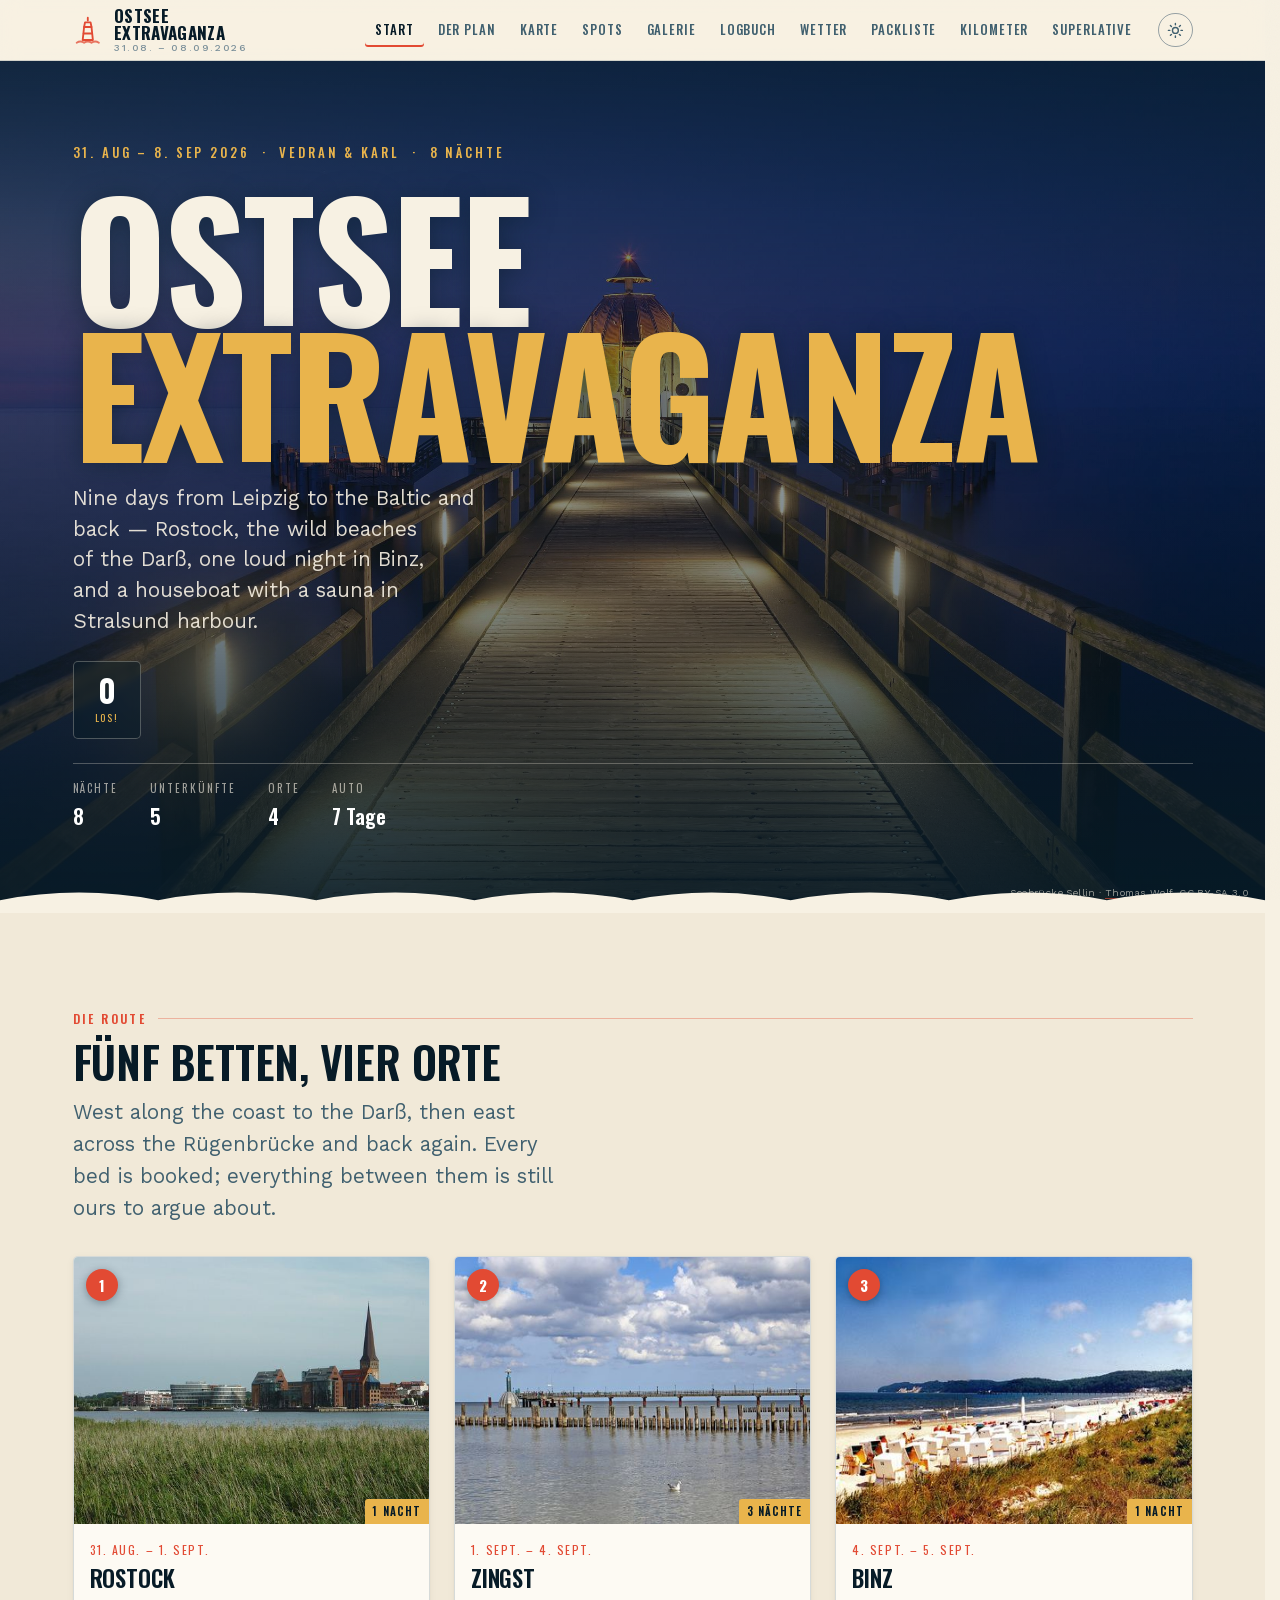
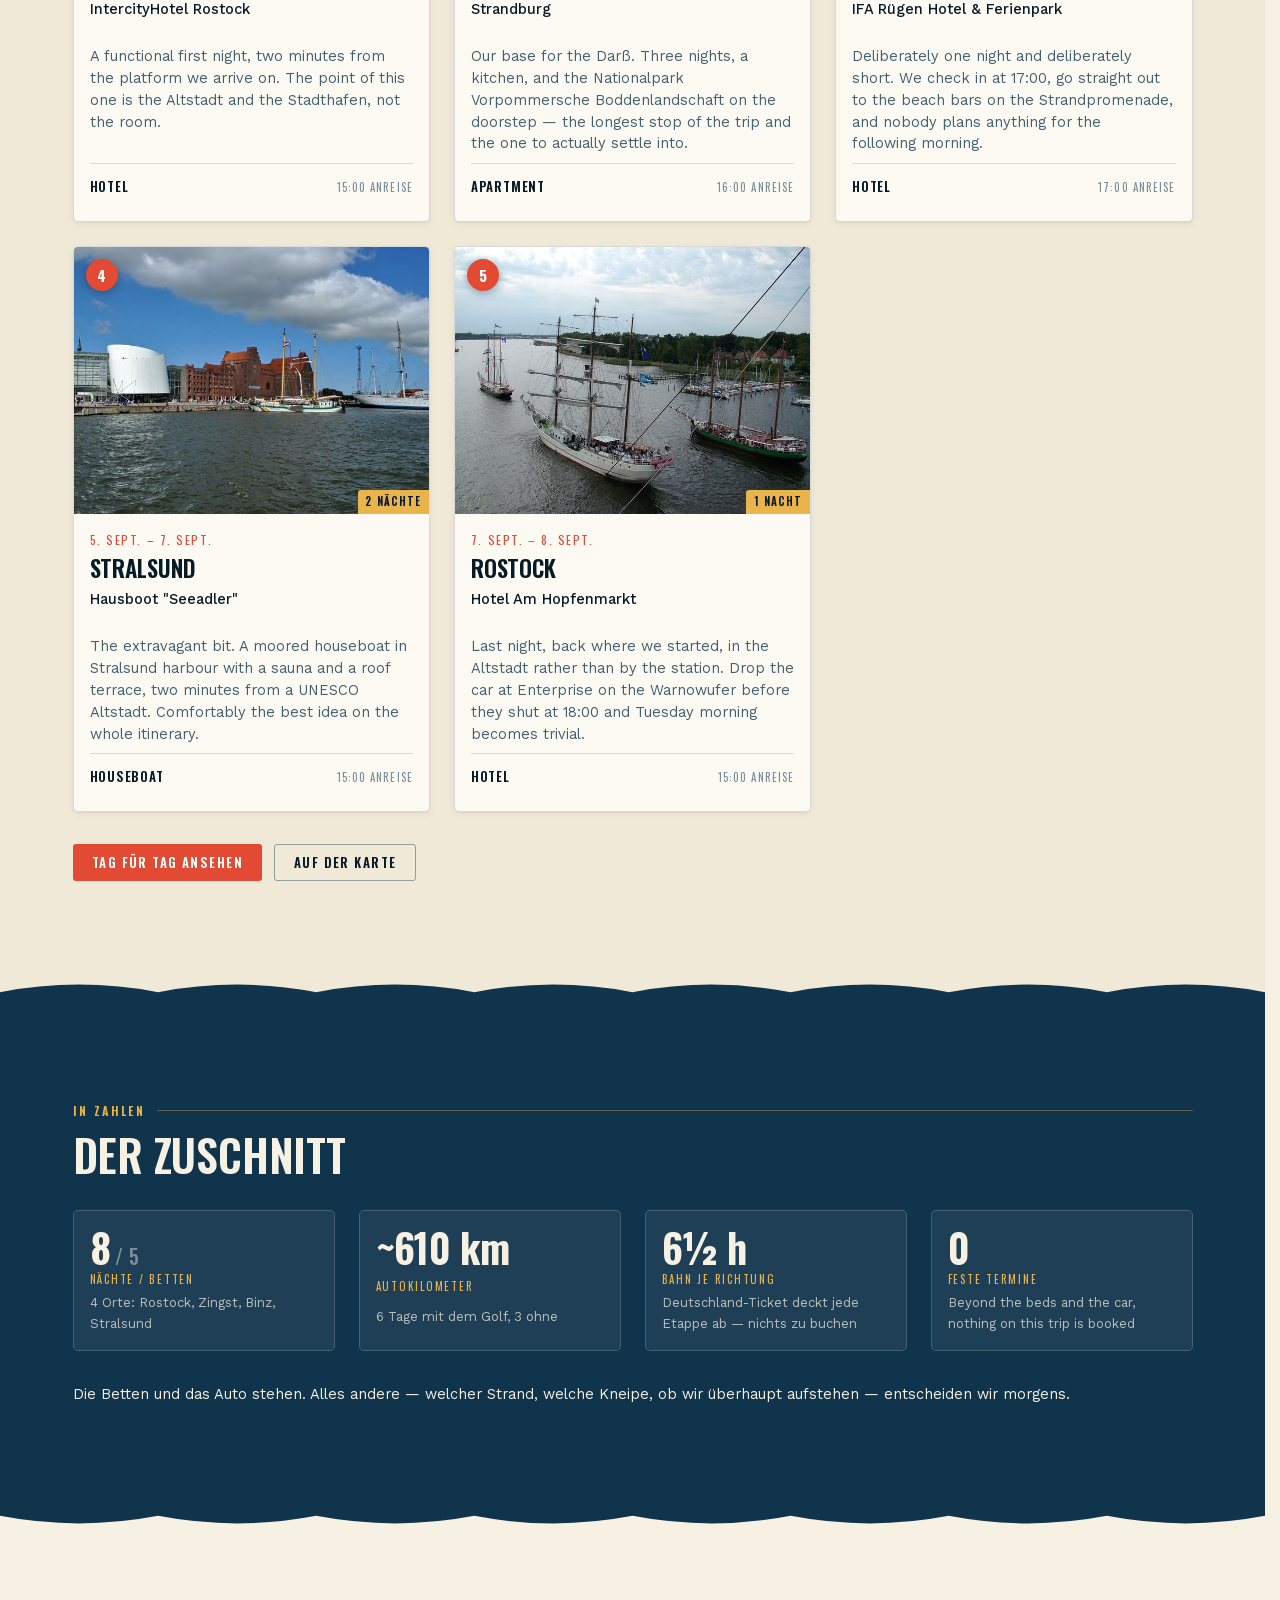
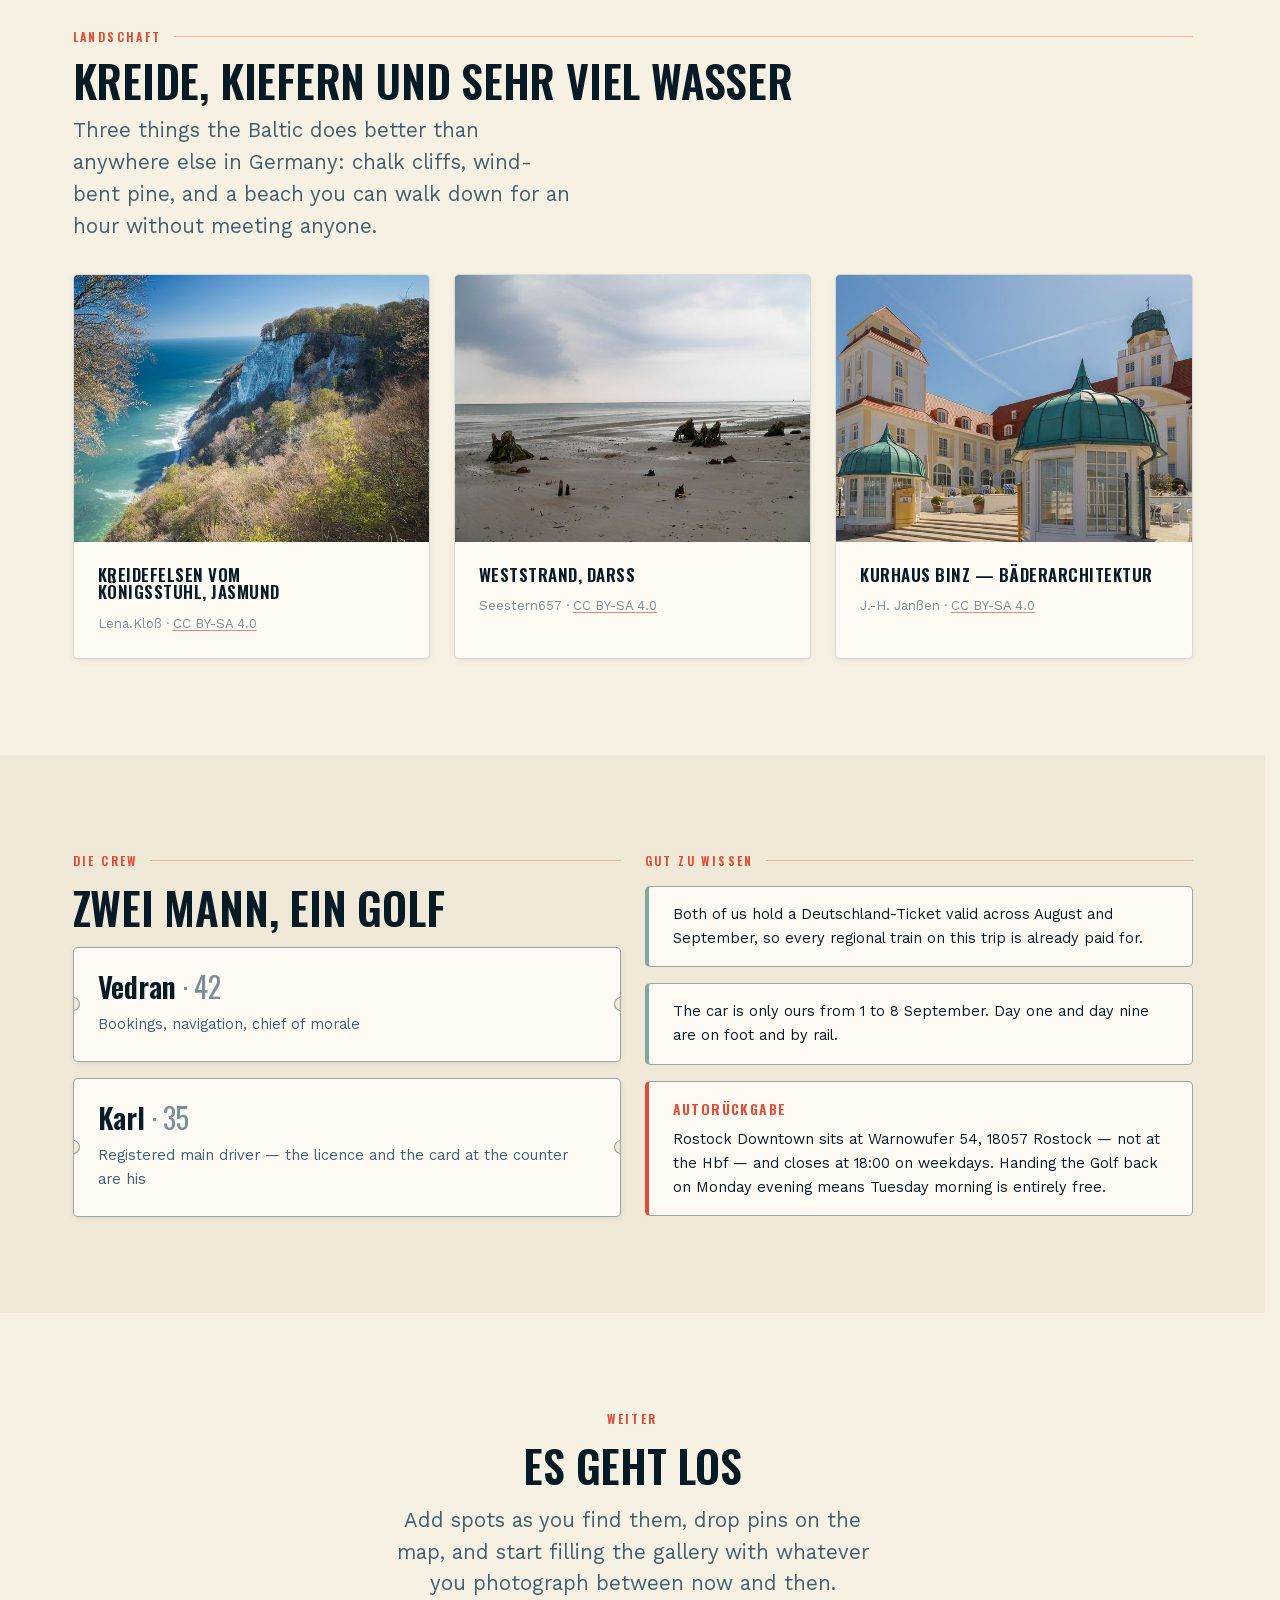
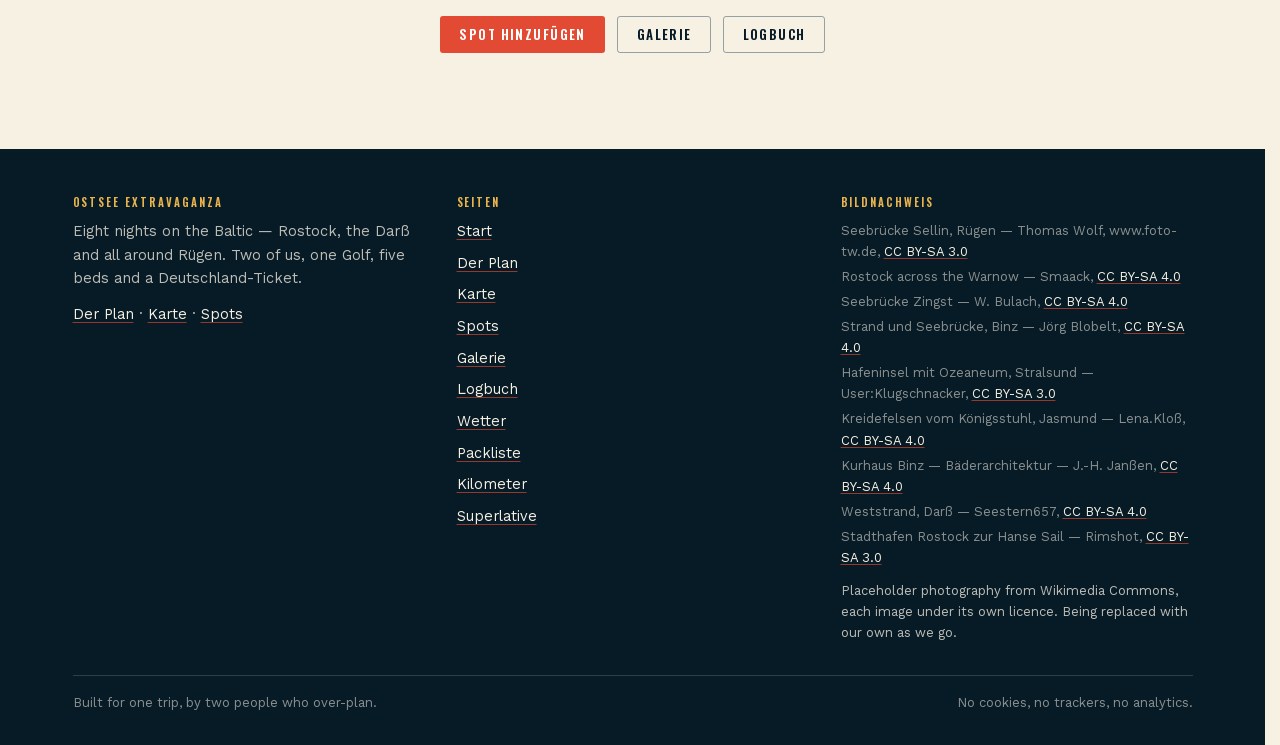
==== commit e95e4b80: "Polish: offline support, link previews, Superlative Service worker - Precaches all ten pages, every " ====
--- a/index.html
+++ b/index.html
@@ -11,10 +11,19 @@
 <link rel="preload" href="assets/fonts/oswald-latin.woff2" as="font" type="font/woff2" crossorigin>
 <link rel="preload" href="assets/fonts/worksans-latin.woff2" as="font" type="font/woff2" crossorigin>
 <link rel="stylesheet" href="assets/css/site.css">
-<meta property="og:title" content="Ostsee Extravaganza">
-<meta property="og:description" content="Eight nights on the Baltic — Rostock, the Darß and all around Rügen.">
+
+<link rel="canonical" href="https://ostsee-extravaganza.github.io/ostsee-extravaganza/">
+<meta property="og:site_name" content="Ostsee Extravaganza">
 <meta property="og:type" content="website">
-<meta property="og:image" content="assets/img/places/hero-sellin-sm.jpg">
+<meta property="og:locale" content="de_DE">
+<meta property="og:url" content="https://ostsee-extravaganza.github.io/ostsee-extravaganza/">
+<meta property="og:title" content="Ostsee Extravaganza — 31.08. – 08.09.2026">
+<meta property="og:description" content="Eight nights on the Baltic: Rostock, Zingst and the Darß, Binz, Stralsund. Itinerary, costs, map and logbook for Vedran and Karl's September 2026 road trip.">
+<meta property="og:image" content="https://ostsee-extravaganza.github.io/ostsee-extravaganza/assets/img/og.jpg">
+<meta property="og:image:width" content="1200">
+<meta property="og:image:height" content="630">
+<meta property="og:image:alt" content="Seebrücke Sellin auf Rügen zur blauen Stunde, darüber der Schriftzug Ostsee Extravaganza.">
+<meta name="twitter:card" content="summary_large_image">
 </head>
 <body>
 
--- a/assets/css/site.css
+++ b/assets/css/site.css
@@ -2279,3 +2279,451 @@
 }
 :root[data-theme='dark'] .field__help--ok { color: var(--c-foam); }
 :root[data-theme='dark'] .field__help--warn { color: var(--c-mustard); }
+
+/* ============================================================================
+   22. Galerie
+   ========================================================================= */
+
+.galgroup + .galgroup {
+  margin-top: var(--sp-8);
+  padding-top: var(--sp-7);
+  border-top: 1px solid var(--line);
+}
+.galgroup__head {
+  display: flex;
+  flex-wrap: wrap;
+  gap: var(--sp-3);
+  align-items: start;
+  justify-content: space-between;
+}
+
+.tilegrid {
+  display: grid;
+  gap: var(--sp-3);
+  grid-template-columns: repeat(auto-fill, minmax(min(100%, 13rem), 1fr));
+}
+.tile {
+  margin: 0;
+  background: var(--surface);
+  border: 1px solid var(--line);
+  border-radius: var(--r-sm);
+  overflow: hidden;
+}
+.tile__btn {
+  display: block;
+  width: 100%;
+  padding: 0;
+  border: 0;
+  background: none;
+  cursor: zoom-in;
+  line-height: 0;
+}
+.tile img,
+.tile video {
+  width: 100%;
+  aspect-ratio: 4 / 3;
+  object-fit: cover;
+  transition: transform 0.4s var(--ease);
+}
+.tile__btn:hover img {
+  transform: scale(1.03);
+}
+.tile--video video {
+  aspect-ratio: 16 / 9;
+  background: var(--c-ink);
+}
+.tile__cap {
+  padding: var(--sp-2) var(--sp-3);
+  font-size: var(--fs-xs);
+  color: var(--text-dim);
+  line-height: 1.4;
+}
+
+/* lightbox */
+.lb {
+  position: fixed;
+  inset: 0;
+  z-index: 90;
+  display: grid;
+  place-items: center;
+  background: rgba(7, 27, 39, 0.94);
+  padding: var(--sp-5);
+}
+.lb__figure {
+  margin: 0;
+  max-width: min(96vw, 74rem);
+  max-height: 92vh;
+  display: grid;
+  gap: var(--sp-3);
+}
+.lb__stage {
+  line-height: 0;
+  touch-action: pan-y;
+}
+.lb__stage img {
+  max-width: 100%;
+  max-height: 80vh;
+  width: auto;
+  margin-inline: auto;
+  border-radius: var(--r-sm);
+}
+.lb__cap {
+  color: color-mix(in srgb, var(--c-cream) 80%, transparent);
+  font-size: var(--fs-sm);
+  display: flex;
+  flex-wrap: wrap;
+  gap: var(--sp-3);
+  justify-content: space-between;
+}
+.lb__count {
+  font-family: var(--ff-display);
+  font-variant-numeric: tabular-nums;
+  letter-spacing: 0.1em;
+  color: var(--c-mustard);
+}
+.lb__close,
+.lb__nav {
+  position: absolute;
+  background: rgba(247, 241, 227, 0.12);
+  color: var(--c-cream);
+  border: 1px solid rgba(247, 241, 227, 0.3);
+  border-radius: 50%;
+  width: 2.75rem;
+  height: 2.75rem;
+  font-size: 1.6rem;
+  line-height: 1;
+  cursor: pointer;
+  display: grid;
+  place-items: center;
+}
+.lb__close:hover,
+.lb__nav:hover {
+  background: rgba(247, 241, 227, 0.24);
+  color: #fff;
+}
+.lb__close {
+  top: var(--sp-4);
+  right: var(--sp-4);
+}
+.lb__nav--prev { left: var(--sp-4); top: 50%; transform: translateY(-50%); }
+.lb__nav--next { right: var(--sp-4); top: 50%; transform: translateY(-50%); }
+@media (max-width: 34em) {
+  .lb__nav--prev { left: var(--sp-2); }
+  .lb__nav--next { right: var(--sp-2); }
+}
+
+/* ============================================================================
+   23. Logbuch
+   ========================================================================= */
+
+.post + .post {
+  margin-top: var(--sp-8);
+  padding-top: var(--sp-7);
+  border-top: 1px solid var(--line);
+}
+.post__head {
+  display: grid;
+  gap: var(--sp-2);
+}
+.post__date {
+  font-family: var(--ff-display);
+  font-size: 0.6875rem;
+  text-transform: uppercase;
+  letter-spacing: 0.18em;
+  color: var(--accent);
+}
+.post__title {
+  font-size: var(--fs-d3);
+  text-transform: uppercase;
+}
+.post__anchor {
+  text-decoration: none;
+}
+.post__anchor:hover {
+  text-decoration: underline;
+}
+.post__meta {
+  font-size: var(--fs-xs);
+  color: var(--text-faint);
+}
+.post__img {
+  margin-top: var(--sp-5);
+  width: 100%;
+  border-radius: var(--r-sm);
+  border: 1px solid var(--line);
+}
+.post__body {
+  margin-top: var(--sp-4);
+  max-width: 64ch;
+}
+.post__body > * + * {
+  margin-top: var(--sp-4);
+}
+.post__body ul {
+  padding-left: 1.15rem;
+  display: grid;
+  gap: var(--sp-2);
+}
+.post__body li::marker {
+  color: var(--accent);
+}
+.post__body code {
+  font-family: var(--ff-mono);
+  font-size: 0.9em;
+  background: var(--bg-alt);
+  padding: 0.1em 0.35em;
+  border-radius: 3px;
+}
+.post__body blockquote {
+  border-left: 3px solid var(--c-mustard);
+  padding-left: var(--sp-4);
+  font-style: italic;
+  color: var(--text-dim);
+}
+
+/* code in prose generally */
+code {
+  font-family: var(--ff-mono);
+  font-size: 0.9em;
+}
+.notice code {
+  background: var(--bg-alt);
+  padding: 0.1em 0.35em;
+  border-radius: 3px;
+}
+
+/* ============================================================================
+   24. Packliste
+   ========================================================================= */
+
+.progress {
+  display: grid;
+  gap: var(--sp-3);
+}
+.progress__bar {
+  height: 0.6rem;
+  border-radius: 999px;
+  background: var(--bg-alt);
+  border: 1px solid var(--line);
+  overflow: hidden;
+}
+.progress__fill {
+  display: block;
+  height: 100%;
+  background: var(--c-foam-dp);
+  transition: width 0.4s var(--ease);
+}
+.progress__meta {
+  display: flex;
+  flex-wrap: wrap;
+  gap: var(--sp-2) var(--sp-5);
+  justify-content: space-between;
+  font-size: var(--fs-sm);
+  color: var(--text-dim);
+}
+.progress__warn { color: var(--c-tomato); }
+.progress__ok { color: var(--c-foam-dp); }
+@media (prefers-color-scheme: dark) {
+  :root:not([data-theme='light']) .progress__ok { color: var(--c-foam); }
+}
+:root[data-theme='dark'] .progress__ok { color: var(--c-foam); }
+
+.packgroup + .packgroup {
+  margin-top: var(--sp-7);
+  padding-top: var(--sp-6);
+  border-top: 1px solid var(--line);
+}
+.packgroup__head {
+  display: flex;
+  flex-wrap: wrap;
+  gap: var(--sp-3);
+  align-items: start;
+  justify-content: space-between;
+}
+
+.packlist {
+  list-style: none;
+  padding: 0;
+  display: grid;
+  gap: 1px;
+  border: 1px solid var(--line);
+  border-radius: var(--r-sm);
+  overflow: hidden;
+}
+.pack {
+  background: var(--surface);
+  border-bottom: 1px solid var(--line);
+}
+.pack:last-child { border-bottom: 0; }
+.pack--critical {
+  box-shadow: inset 3px 0 0 var(--c-tomato);
+}
+.pack.is-done {
+  background: var(--bg-alt);
+}
+.pack.is-done .pack__name {
+  text-decoration: line-through;
+  color: var(--text-faint);
+}
+.pack__label {
+  display: grid;
+  grid-template-columns: auto 1fr;
+  gap: var(--sp-3);
+  align-items: start;
+  padding: var(--sp-3) var(--sp-4);
+  cursor: pointer;
+}
+.pack__box {
+  width: 1.15rem;
+  height: 1.15rem;
+  margin-top: 0.2rem;
+  accent-color: var(--c-foam-dp);
+  flex: none;
+  cursor: pointer;
+}
+.pack__text {
+  display: grid;
+  gap: 3px;
+}
+.pack__name {
+  font-size: var(--fs-sm);
+  font-weight: 500;
+}
+.pack__tags {
+  display: inline-flex;
+  flex-wrap: wrap;
+  gap: var(--sp-2);
+}
+.pack__note {
+  font-size: var(--fs-xs);
+  color: var(--text-dim);
+  max-width: 68ch;
+}
+
+/* ============================================================================
+   25. Kilometerzähler
+   ========================================================================= */
+
+.fuelgrid {
+  display: grid;
+  gap: var(--sp-4);
+  grid-template-columns: repeat(auto-fit, minmax(min(100%, 8rem), 1fr));
+  align-items: end;
+}
+.fuelgrid__submit {
+  display: flex;
+  align-items: flex-end;
+}
+
+/* single-series horizontal bars: one hue, every bar labelled with its value */
+.hbars {
+  list-style: none;
+  padding: 0;
+  display: grid;
+  gap: var(--sp-2);
+}
+.hbar {
+  display: grid;
+  grid-template-columns: minmax(5rem, 9rem) 1fr auto;
+  gap: var(--sp-3);
+  align-items: center;
+  font-size: var(--fs-sm);
+}
+.hbar__lab {
+  color: var(--text-dim);
+  overflow: hidden;
+  text-overflow: ellipsis;
+  white-space: nowrap;
+}
+.hbar__track {
+  height: 1.15rem;
+  background: var(--bg-alt);
+  border-radius: 3px;
+  overflow: hidden;
+}
+.hbar__fill {
+  display: block;
+  height: 100%;
+  background: var(--c-navy);
+  border-radius: 0 3px 3px 0;
+}
+@media (prefers-color-scheme: dark) {
+  :root:not([data-theme='light']) .hbar__fill { background: #4a7cd0; }
+}
+:root[data-theme='dark'] .hbar__fill { background: #4a7cd0; }
+.hbar__val {
+  font-family: var(--ff-display);
+  font-weight: 600;
+  min-width: 4rem;
+  text-align: right;
+}
+
+/* ============================================================================
+   26. Offline bar
+   ========================================================================= */
+
+.offline-bar {
+  position: fixed;
+  left: 50%;
+  bottom: var(--sp-4);
+  transform: translateX(-50%);
+  z-index: 80;
+  display: flex;
+  align-items: center;
+  gap: var(--sp-3);
+  max-width: calc(100vw - 2 * var(--sp-4));
+  padding: 0.6rem 1rem;
+  background: var(--c-ink);
+  color: var(--c-cream);
+  border-radius: 999px;
+  box-shadow: var(--shadow-lg);
+  font-size: var(--fs-xs);
+  line-height: 1.35;
+}
+.offline-bar__dot {
+  width: 0.55rem;
+  height: 0.55rem;
+  border-radius: 50%;
+  background: var(--c-mustard);
+  flex: none;
+}
+
+/* ============================================================================
+   27. Superlative
+   ========================================================================= */
+
+.award {
+  display: grid;
+  gap: var(--sp-2);
+  padding: var(--sp-5);
+  background: var(--surface);
+  border: 1px solid var(--line);
+  border-radius: var(--r-md);
+  box-shadow: var(--shadow-sm);
+  position: relative;
+}
+.award.is-filled {
+  border-color: var(--c-mustard);
+  box-shadow: inset 0 0 0 1px var(--c-mustard), var(--shadow-sm);
+}
+.award__icon {
+  font-size: 1.5rem;
+  line-height: 1;
+}
+.award__title {
+  font-family: var(--ff-display);
+  font-size: 1.0625rem;
+  font-weight: 600;
+  text-transform: uppercase;
+  letter-spacing: 0.03em;
+}
+.award__input {
+  font-family: var(--ff-display);
+  font-size: 1.0625rem;
+  font-weight: 500;
+}
+.award__hint {
+  font-size: var(--fs-xs);
+  color: var(--text-faint);
+  line-height: 1.45;
+}
